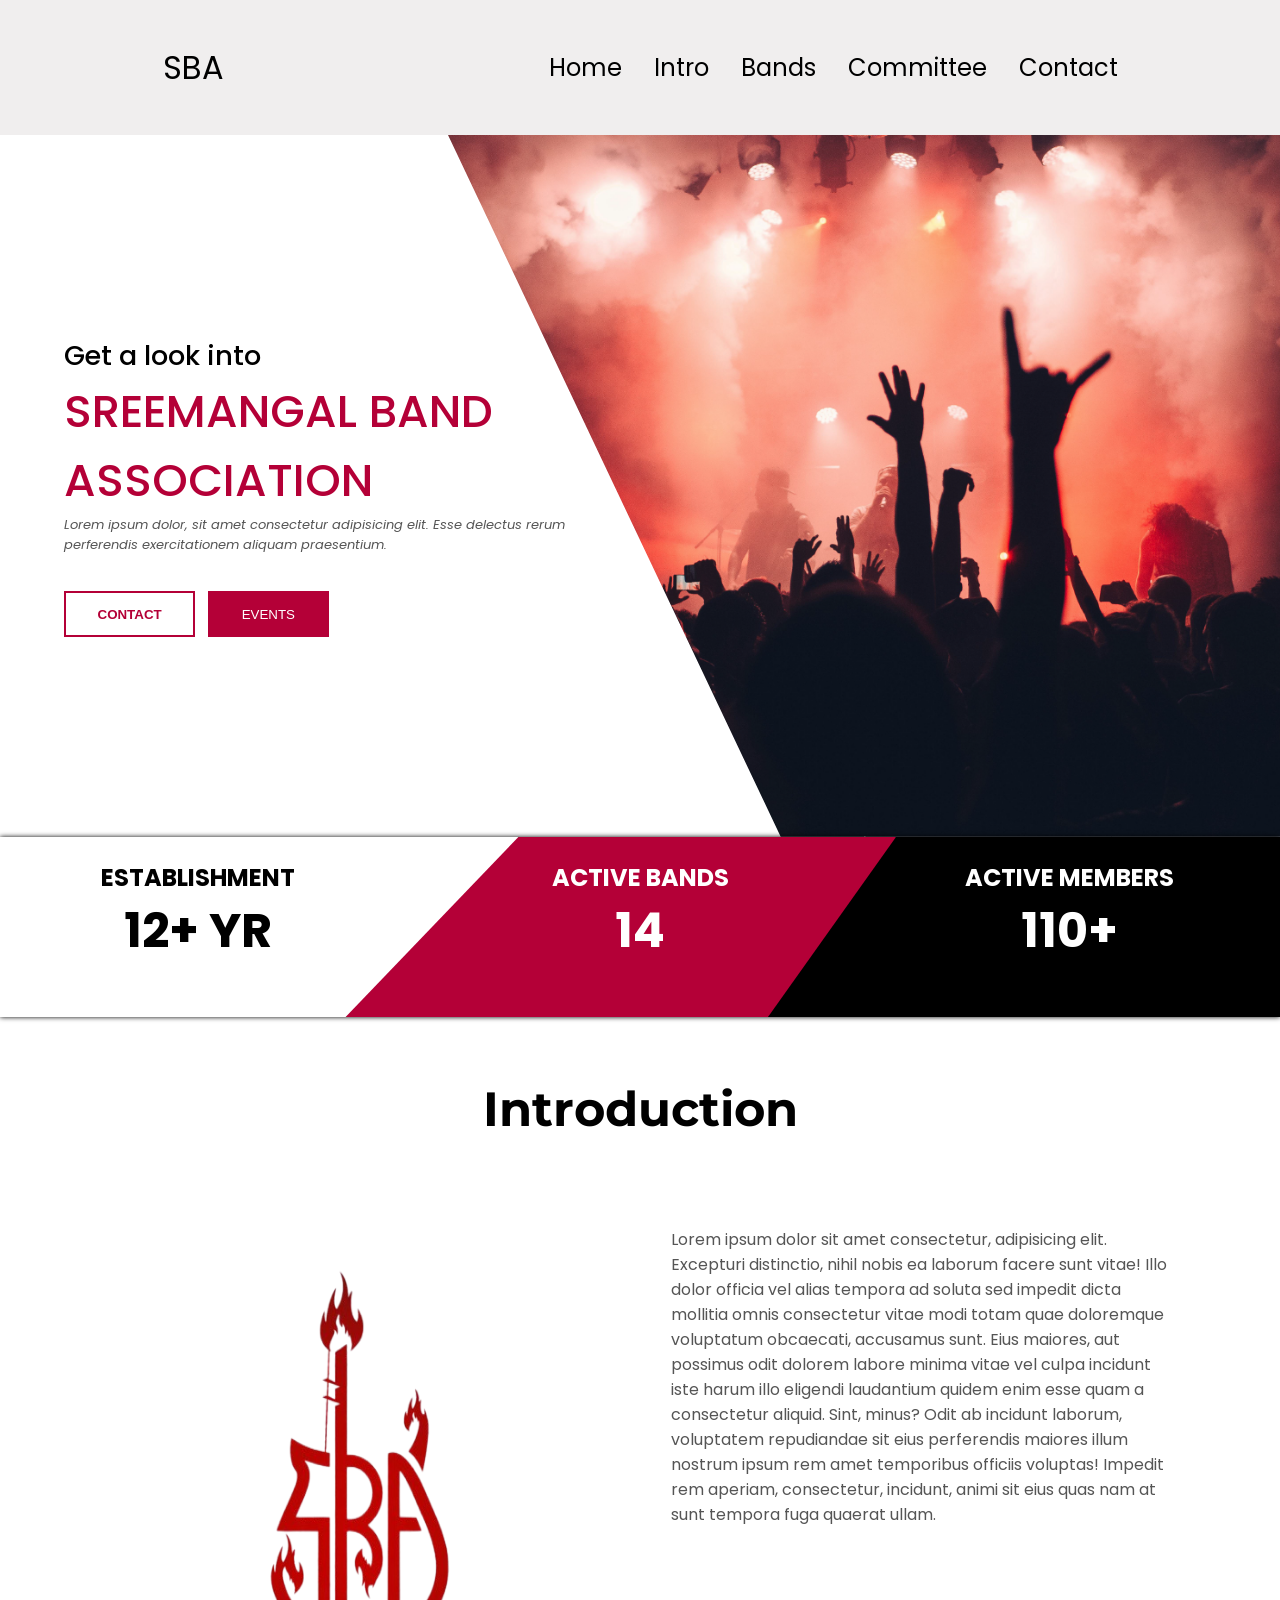
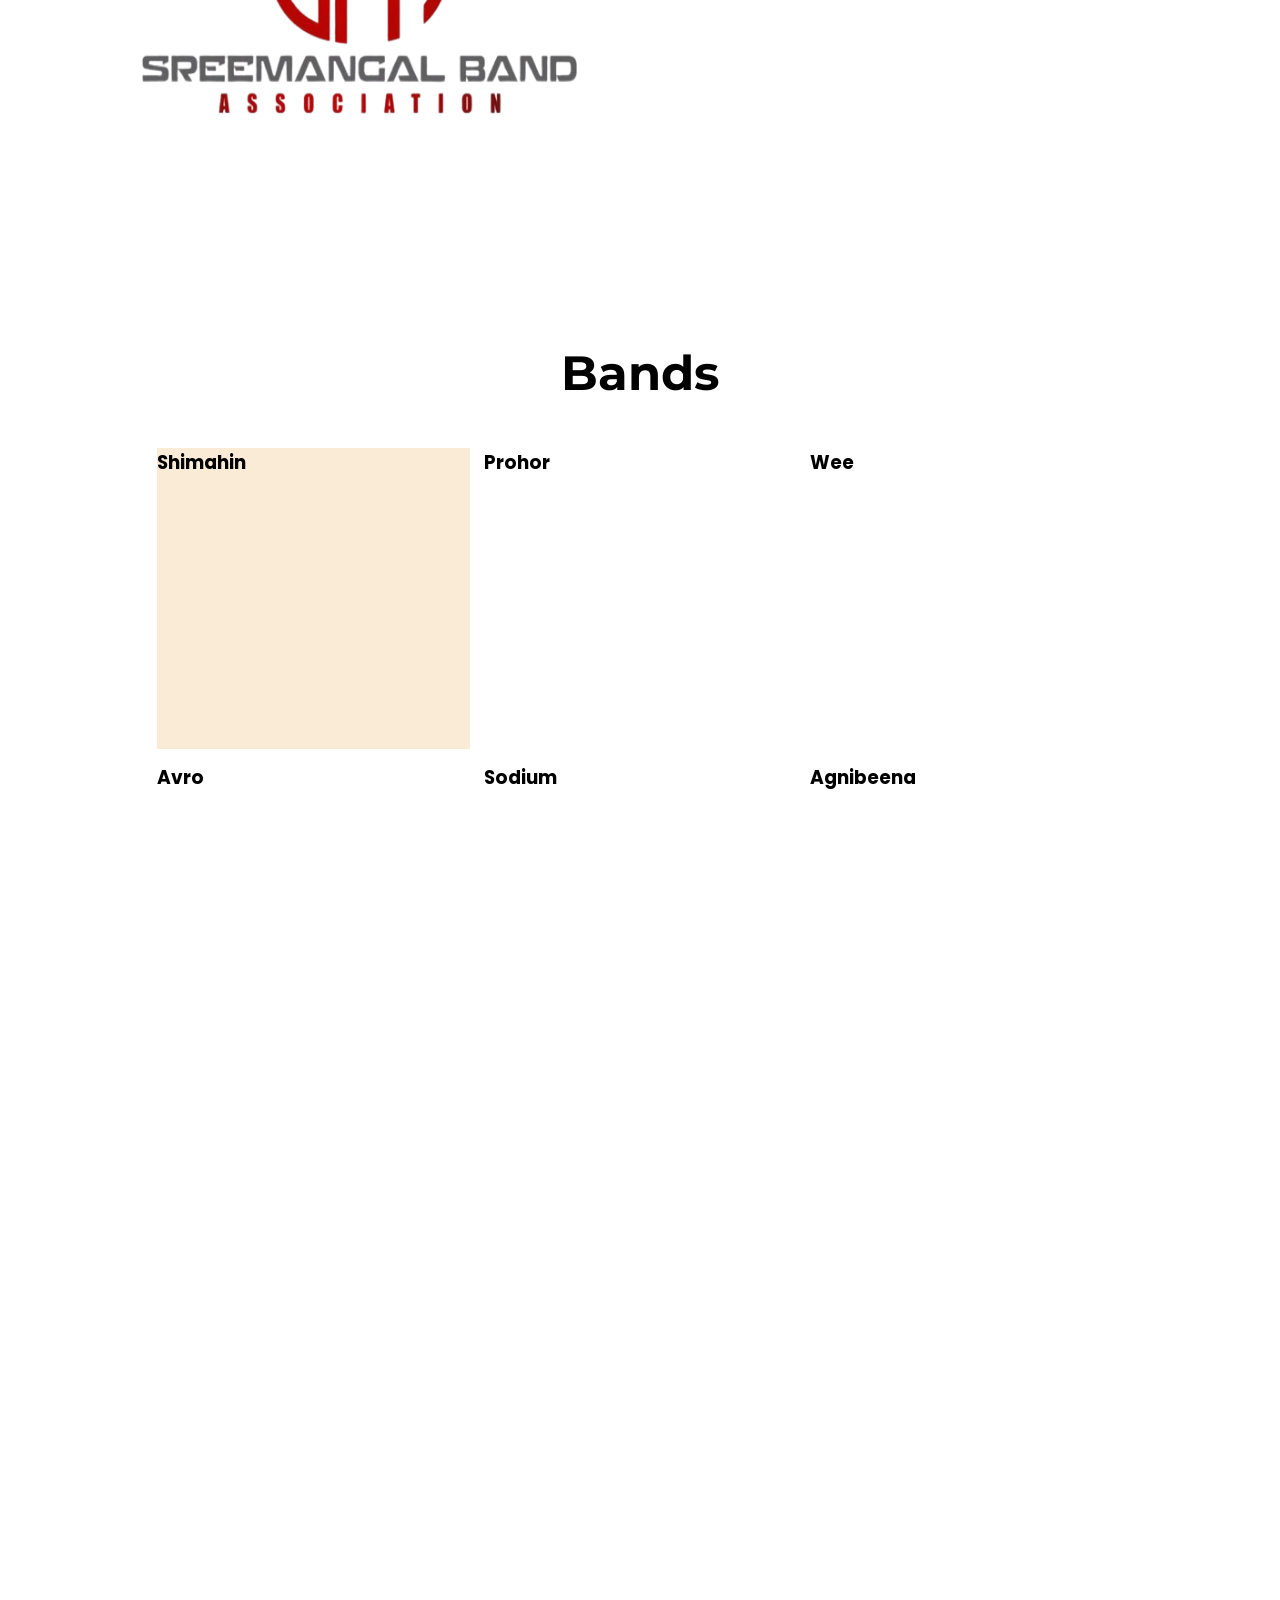
==== sba.html @ f665733d "made home & intro responsive, band section still glitchy" ====
<!DOCTYPE html>
<html lang="en">
  <head>
    <meta charset="UTF-8" />
    <meta name="viewport" content="width=device-width, initial-scale=1.0" />

    <link rel="stylesheet" href="style.css" />
    <link rel="stylesheet" href="mediaquarries.css" />
    <title>Sreemangal Band Assosiation</title>
  </head>

  <body>
    <nav id="desktop-nav">
      <div class="logo">SBA</div>
      <div>
        <ul class="nav-links">
          <li><a href="#home">Home</a></li>
          <li><a href="#intro">Intro</a></li>
          <li><a href="#bands">Bands</a></li>
          <li><a href="#committee">Committee</a></li>
          <li><a href="#contact">Contact</a></li>
        </ul>
      </div>
    </nav>

    <nav id="hamburger-nav">
      <div class="logo">SBA</div>

      <div class="hamburger-menu">
        <div class="hamburger-icon" onclick="toggleMenu()">
          <span></span> <span></span> <span></span>
        </div>

        <div class="menu-links">
          <li><a href="#home" onclick="toggleMenu()">Home</a></li>
          <li><a href="#intro" onclick="toggleMenu()">Intro</a></li>
          <li><a href="#bands" onclick="toggleMenu()">Bands</a></li>
          <li><a href="#committee" onclick="toggleMenu()">Committee</a></li>
          <li><a href="#contact" onclick="toggleMenu()">Contact</a></li>
        </div>
      </div>
    </nav>

    <section id="home" class="home">
      <div class="homepage" id="desktop-homepage">
        <div class="parent_img" id="right">
          <img
            class="homeimg"
            src="./assets/homepagebg.png"
            alt="Homepage Image"
          />
          <div class="child_text">
            <div class="htext-container">
              <p class="pre-title">Get a look into</p>

              <h1 id="htitle">SREEMANGAL BAND ASSOCIATION</h1>
              <p class="hdes"
                >Lorem ipsum dolor, sit amet consectetur adipisicing elit. Esse
                delectus rerum perferendis exercitationem aliquam
                praesentium.</p
              >

              <div class="hbtn-container">
                <button id="btn" class="hcontact">CONTACT</button>
                <button id="btn" class="hevent">EVENTS</button>
              </div>
            </div>
          </div>
        </div>

        <!-- CARDS -->
        <div class="desktop-cards">
          <div class="parentcard">
            <div class="child1">
              <h1 class="card1title">ESTABLISHMENT</h1>
              <h1 class="c1pt">12+ YR</h1>
            </div>
            <div class="child2">
              <h1 class="card2title">ACTIVE BANDS</h1>
              <h1 class="c2pt">14</h1>
            </div>
            <div class="child3">
              <h1 class="card3title">ACTIVE MEMBERS</h1>
              <h1 class="c3pt">110+ </h1>
            </div>
          </div>
        </div>
      </div>
      <!-- responsive   -->
      <div class="homepage" id="mobile-homepage">
        <div class="parent_img" id="right">
          <img
            class="mhomeimg"
            src="./assets/homepagebg.png"
            alt="Homepage Image"
          />
          <div class="child_text">
            <div class="htext-container">
              <p class="pre-title">Get a look into</p>

              <h1 id="htitle">SREEMANGAL BAND ASSOCIATION</h1>
              <p class="hdes"
                >Lorem ipsum dolor, sit amet consectetur adipisicing elit. Esse
                delectus rerum perferendis exercitationem aliquam
                praesentium.</p
              >

              <div class="hbtn-container">
                <button id="btn" class="hcontact">CONTACT</button>
                <button id="btn" class="hevent">EVENTS</button>
              </div>
            </div>
          </div>
        </div>

        <!-- CARDS -->

        <div class="rescards">
          <div class="parent1_resCard">
            <h1 class="rescard1title">ESTABLISHMENT</h1>
            <h1 class="resc1pt">12+ YR</h1>
            <div class="child1_resCard1"> </div>
            <div class="child1_resCard2"> </div>
          </div>
          <div class="parent2_resCard">
            <h1 class="rescard2title">ACTIVE BANDS</h1>
            <h1 class="resc2pt">14</h1>
            <div class="child2_resCard1"> </div>
            <div class="child2_resCard2"> </div>
          </div>
          <div class="parent3_resCard">
            <h1 class="rescard3title">ACTIVE MEMBERS</h1>
            <h1 class="resc3pt">110+ </h1>
            <div class="child3_resCard1"> </div>
            <div class="child3_resCard2"> </div>
          </div>
        </div>
      </div>
    </section>

    <section id="intro">
      <h1 class="title" id="title">Introduction</h1>

      <div class="section-container">
        <div class="section__pic-container">
          <img src="./assets/sba-logo.png" alt="SBA Logo" class="intro-pic" />
        </div>

        <div class="intro-details-container">
          <div class="intro-containers"
            ><p class="intro_p">
              Lorem ipsum dolor sit amet consectetur, adipisicing elit.
              Excepturi distinctio, nihil nobis ea laborum facere sunt vitae!
              Illo dolor officia vel alias tempora ad soluta sed impedit dicta
              mollitia omnis consectetur vitae modi totam quae doloremque
              voluptatum obcaecati, accusamus sunt. Eius maiores, aut possimus
              odit dolorem labore minima vitae vel culpa incidunt iste harum
              illo eligendi laudantium quidem enim esse quam a consectetur
              aliquid. Sint, minus? Odit ab incidunt laborum, voluptatem
              repudiandae sit eius perferendis maiores illum nostrum ipsum rem
              amet temporibus officiis voluptas! Impedit rem aperiam,
              consectetur, incidunt, animi sit eius quas nam at sunt tempora
              fuga quaerat ullam.</p
            >
          </div>
        </div>
      </div>
    </section>

    <section id="bands">
      <div class="container-bands">
        <main><h1 id="title" class="title"> Bands </h1></main>

        <h3 id="band_name1">Shimahin</h3>
        <h3 id="band_name2">Prohor</h3>
        <h3 id="band_name3">Wee</h3>
        <h3 id="band_name4">Avro</h3>
        <h3 id="band_name5">Sodium</h3>
        <h3 id="band_name6">Agnibeena</h3>
      </div>
    </section>

    <section id="committee"> </section>

    <section id="contact"> </section>

    <footer> </footer>

    <script defer src="script.js"></script>
  </body>
</html>
---- style.css ----
/*General*/

@import url("https://fonts.googleapis.com/css2?family=Poppins:ital,wght@0,100;0,200;0,300;0,400;0,500;0,600;0,700;0,800;0,900;1,100;1,200;1,300;1,400;1,500;1,600;1,700;1,800;1,900&display=swap");

@import url("https://fonts.googleapis.com/css2?family=Poppins:wght@100..900&display=swap");

@import url("https://fonts.googleapis.com/css2?family=Montserrat:ital,wght@0,100..900;1,100..900&display=swap");

* {
  margin: 0;
  padding: 0;
}

html {
  scroll-behavior: smooth;
}

body {
  font-family: "Poppins", sans-serif;
}

p {
  color: rgb(85, 85, 85);
}

.title {
  font-family: "Montserrat", "poppins", sans-serif;
  font-size: 3rem;
  text-align: center;
}

#title {
  margin-bottom: 25px;
}

/* Transition */

a,
#btn {
  transition: all 300ms ease;
}

/* SECTIONS */

section {
  padding-top: 4vh;
  height: 96vh;
  margin: 0 7rem;
  box-sizing: border-box;
  min-height: fit-content;
}

.home {
  margin: 0 0 5vh 0;
  padding: 0;
}

.section-container {
  display: flex;
}

/* DESKTOP-NAV */

/* 
backdrop-filter: blur(30px);
box-shadow: 0px 0px 30px rgba(227, 228, 237, 0.37);
border: 2px solid rgba(255, 255, 255, 0.18); */

nav,
.nav-links {
  display: flex;
}

nav {
  justify-content: space-around;
  align-items: center;
  height: 15vh;

  background-color: #f0eeee;
}

.nav-links {
  gap: 2rem;
  list-style: none;
  font-size: 1.5rem;
}

a {
  color: black;
  text-decoration: none;
  text-decoration-color: white;
}
a:hover {
  color: grey;
  text-decoration: underline;
  text-underline-offset: 0.6rem;
  text-decoration-color: rgb(180, 0, 55);
}

.logo {
  font-size: 2rem;
}

.logo:hover {
  cursor: default;
}

/* HAMBURGER MENU */

#hamburger-nav {
  display: none;
}

.hamburger-menu {
  position: relative;
  display: inline-block;
}

.hamburger-icon {
  display: flex;
  flex-direction: column;
  justify-content: space-between;
  height: 24px;
  width: 30px;
  cursor: pointer;
}

.hamburger-icon span {
  width: 100%;
  height: 2px;
  background-color: black;
  transition: all 0.3 ease-in-out;
}

.menu-links {
  position: absolute;

  z-index: 200;

  top: 130%;
  right: 0;

  max-height: 0;
  width: fit-content;
  overflow: hidden;

  background-color: rgb(180, 0, 55);
  transition: all 0.3 ease-in-out;
}

.menu-links a {
  display: block;
  padding: 13px 25px;
  text-align: center;
  font-size: 1.5rem;
  color: rgb(255, 255, 255);
  text-decoration: none;
  transition: all 0.3 ease-in-out;
}

.menu-links li {
  list-style: none;
}

.menu-links.open {
  max-height: 300px;
}

.hamburger-icon.open span:first-child {
  transform: rotate(45deg) translate(10px, 5px);
}

.hamburger-icon.open span:nth-child(2) {
  opacity: 0;
}

.hamburger-icon.open span:last-child {
  transform: rotate(-45deg) translate(10px, -5px);
}

.hamburger-icon span:first-child {
  transform: none;
}

.hamburger-icon span:first-child {
  opacity: 1;
}

.hamburger-icon span:first-child {
  transform: none;
}

/*HOME*/
.homepage {
  width: 100%;
}

.parent_img {
  position: relative;
  width: 100%;
  height: 78vh;
  /* margin: 5% auto;   */
  /* background: #fff;
  box-shadow: 0px 0px 5px #000; */

  overflow: hidden;
}
.child_text {
  display: flex;
  flex-direction: row;

  position: absolute;
  top: 0;
  bottom: 0;
  left: 5%;
  width: 50%;
  background: transparent;
  /* box-shadow: 0px 0px 5px #000; */
}

.htext-container {
  margin: 0;
  padding: 0;

  display: flex;
  justify-content: center;
  text-align: left;
  flex-direction: column;
}

.pre-title {
  font-size: 1.7rem;
  font-weight: 500;

  color: black;
}

#htitle {
  font-size: 2.83rem;
  font-weight: 500;
  color: rgb(180, 0, 55);
}

.hdes {
  color: rgb(85, 85, 85);

  width: 90%;
  margin: 0 auto 0 0;

  font-size: small;
  font-style: italic;
}

.hbtn-container {
  margin-top: 4vh;
}

.hcontact,
.hevent {
  padding: 1.5vh 3.5vh;
}

.hcontact:hover {
  background-color: rgb(180, 0, 55);
  color: white;
  cursor: pointer;
}

.hevent:hover {
  background-color: white;
  color: rgb(180, 0, 55);
  cursor: pointer;
}

.hcontact {
  background-color: transparent;
  color: rgb(180, 0, 55);

  font-weight: 600;

  border: 2px solid rgb(180, 0, 55);

  margin-right: 1vh;
}

.hevent {
  background-color: rgb(180, 0, 55);
  color: white;
  border: 2px solid rgb(180, 0, 55);
}

.img-container {
  margin: 0;
  padding: 0;
}

.homeimg {
  /* width: 80vh;
  height: 55vh; */

  margin: 0;
  padding: 0;

  clip-path: polygon(0 0, 100% 0, 100% 100%, 40% 100%, 20% 50%);
  -webkit-clip-path: polygon(0 0, 100% 0, 100% 100%, 40% 100%, 20% 50%);
}

.parent_img img {
  height: 100%;
  width: 65%;
  object-fit: cover;

  /* or
  object-fit: cover; */
}

#right {
  text-align: right;
}

/*CARDS*/

.parentcard {
  position: relative;

  width: 100%;
  height: 20vh;

  background: rgb(180, 0, 55);
  color: white;
  box-shadow: 0px 0px 5px #000;
}
.child1 {
  position: absolute;
  top: 0%;
  bottom: 0%;
  left: 0%;
  width: 45%;

  background: #ffffff;
  color: black;
  box-shadow: 0px 0px 5px #000;

  clip-path: polygon(0 0, 90% 0%, 60% 100%, 0% 100%);
}
/* .child2 {
  position: absolute;
  top: 0%;
  bottom: 0%;
  left: 33.5%;
  width: 33%;
  background: #1b8335;
  box-shadow: 0px 0px 5px #000;
  clip-path: polygon( 60% 0, 100% 0%, 45% 100%, 0% 100%);
} */
.child3 {
  position: absolute;
  top: 0%;
  bottom: 0%;
  right: 0px;
  width: 40%;
  background: #000000;
  color: white;
  box-shadow: 0px 0px 5px #000;
  clip-path: polygon(25% 0, 100% 0%, 100% 100%, 0% 100%);
}

.card1title,
.card2title,
.card3title {
  font-size: 1.5rem;
  text-align: center;
  margin: auto;
  padding-top: 2.5vh;
}
.c1pt,
.c2pt,
.c3pt {
  padding: 0;
  margin: 0;
  font-size: 3rem;
  text-align: center;
  margin: auto;
}

.card1title,
.c1pt {
  padding-right: 20vh;
}

.card3title,
.c3pt {
  padding-left: 10vh;
}

/* RESPONSIVE CARDS  */

.parent1_resCard,
.parent2_resCard,
.parent3_resCard {
  position: relative;
  width: 100%;
  height: 20vh;
  margin: 5% auto;
}

.child1_resCard1,
.child2_resCard1,
.child3_resCard1 {
  position: absolute;
  top: -5%;
  bottom: -5%;
  right: 10%;
  width: 10%;
  /* box-shadow: -10px 0 15px rgba(0, 0, 0, 0.3), 10px 0 15px rgba(0, 0, 0, 0.3); */
}
.child1_resCard2,
.child2_resCard2,
.child3_resCard2 {
  position: absolute;
  top: -5%;
  bottom: -5%;
  left: 10%;
  width: 10%;
  /* box-shadow: -10px 0 15px rgba(0, 0, 0, 0.3), 10px 0 15px rgba(0, 0, 0, 0.3); */
}

.parent1_resCard {
  box-shadow: 0px 0px 5px #000;
  background-color: rgb(255, 255, 255);
  color: rgb(180, 0, 55);
}

.child1_resCard1,
.child1_resCard2 {
  background: #fff;
}

.parent2_resCard {
  box-shadow: 0px 0px 5px #000;
  background-color: rgb(180, 0, 55);
  color: #fff;
}
.child2_resCard1,
.child2_resCard2 {
  background: #fff;
}

.parent3_resCard {
  box-shadow: 0px 0px 5px #000;
  background-color: rgb(0, 0, 0);
  color: #fff;
}
.child3_resCard1,
.child3_resCard2 {
  background: #fff;
}

.rescard1title,
.rescard2title,
.rescard3title {
  font-size: 1.5rem;
  text-align: center;
  margin: auto;
  padding-top: 2.5vh;
}
.resc1pt,
.resc2pt,
.resc3pt {
  padding: 0;
  margin: 0;
  font-size: 3rem;
  text-align: center;
  margin: auto;
}

/* INTRO */

#intro {
  position: relative;
}

.intro-containers,
.intro-details-container {
  display: flex;
}

.intro-containers {
  gap: 2rem;
  margin-top: 2rem;
  margin-bottom: 2rem;
}

.intro-details-container {
  flex-direction: column;
  padding-top: 2rem;
}

.intro-pic {
  border-radius: 2rem;
}

.details-container {
  border: rgb(53, 53, 53) 0.1rem solid;
  border-color: rgb(163, 163, 163);
  border-radius: 2rem;

  background: white;
  text-align: center;

  padding: 1.5rem;

  flex: 1;
}

.section-container {
  gap: 4rem;
  height: 80%;
}
/* 
.section__pic-container {
  height: 60vh;
  width: 60vh;
} */
.section__pic-container {
  display: flex;
  justify-content: center;
}

.intro-pic {
  height: 55vh;
  width: 55vh;
  margin: auto 0;
}

.intro-container {
  display: flex;
  flex-wrap: wrap;
}

/* BANDS */

.container-bands {
  display: grid;
  height: 80vh;
  grid-template-columns: 1fr 1fr 1fr;
  column-gap: 1.5vh;
  row-gap: 1.5vh;
  margin-left: 5vh;
  margin-right: 5vh;
  grid-template-rows: 0.3fr 1fr 1fr;
  grid-template-areas: "main main main";
}

.intro-title-bands {
  text-align: center;
  /* margin-bottom: 4vh; */
}

#band_name1 {
  background: antiquewhite;
}

main {
  grid-area: main;
}
---- mediaquarries.css ----
/* HOMEPAGE   */
#mobile-homepage {
  display: none;
}

#desktop-homepage {
  display: block;
}

@media only screen and (max-width: 45em) {
  #mobile-homepage {
    display: block;
  }

  .homepage {
    width: 100%;
  }

  .parent_img img {
    height: 100%;
    width: 100%;
    object-fit: cover;
  }
  .child_text {
    left: 0%;
    width: 100%;
    background: transparent;
  }

  /* box-shadow: 0px 0px 5px #000;   */

  .htext-container {
    text-align: center;
  }

  .pre-title {
    font-size: 1.7rem;
    font-weight: 500;
    text-shadow: 2px 2px 5px rgba(0, 0, 0, 0.3);

    color: black;
  }
  #htitle {
    font-size: 3rem;
    font-weight: 500;
    text-shadow: 2px 2px 5px rgba(0, 0, 0, 0.8);
    color: rgb(255, 255, 255);
  }

  .hdes {
    color: rgb(228, 228, 228);
    text-shadow: 2px 2px 5px rgba(0, 0, 0, 1);
    -webkit-text-stroke: 0.1px black;

    width: 60%;
    margin: 0 auto;
    text-align: center;
  }

  .hevent:hover {
    background-color: transparent;
    color: rgb(180, 0, 55);
    cursor: pointer;
  }

  #desktop-homepage {
    display: none;
  }
}

/* RESPONSIVE CARDS    */
@media only screen and (max-width: 900px) {
  .card1title,
  .c1pt {
    padding-right: 10vh;
  }

  .card3title,
  .c3pt {
    padding-left: 7vh;
  }
}

#resCards {
  display: none;
}

#desktop-cards {
  display: block;
}

@media only screen and (max-width: 45em) {
  #resCards {
    display: block;
  }
  #desktop-cards {
    display: none;
  }

  .intro-containers {
    text-align: center;
  }

  .intro-details-container {
    display: flex;
    justify-content: center;
    align-items: center;
  }
}

/*   
  .home {
    margin: 0px 5rem;
  }  */

@media only screen and (max-width: 32em) {
  .pre-title {
    font-size: 1.3rem;
  }
  #htitle {
    font-size: 2rem;
  }
  .hdes {
    font-size: 0.6rem;
  }

  .parent_img {
    height: 60vh;
  }

  .intro_p {
    margin: 0 auto;
  }

  .rescard1title,
  .rescard2title,
  .rescard3title {
    font-size: 1.5rem;
  }
  .resc1pt,
  .resc2pt,
  .resc3pt {
    font-size: 2.5rem;
  }
}

@media screen and (max-width: 1200px) {
  /* nav  */
  #desktop-nav {
    display: none;
  }
  #hamburger-nav {
    display: flex;
  }

  /* rest    */
  .intro,
  .section-container {
    display: block;
  }
  section,
  .section-container {
    height: fit-content;
  }
  section {
    margin: 0 5%;
  }
  .section__pic-container {
    margin: 0 auto 2rem;
  }
  .intro-containers {
    margin-top: 0;
  }
}

@media screen and (max-width: 600px) {
  .intro-containers {
    flex-wrap: wrap;
    flex-direction: column;
    text-align: center;
  }
  .section__pic-container {
    justify-content: center;
  }
  .section__pic-container img {
    height: 100%;
    width: 100%;
  }
  .logo {
    font-size: 1.5rem;
  }
  .title {
    font-size: 2rem;
  }
}
/* 
@media screen and (max-width: 420px) {
  .section__pic-container {
    height: 22rem;
    width: 22rem;
  }
}
@media screen and (max-width: 350px) {
  .section__pic-container {
    height: 19rem;
    width: 19rem;
  }
}
@media screen and (max-width: 300px) {
  .section__pic-container {
    height: 270px;
    width: 270px;
  }
} */

/* 2xl   */
@media (max-width: 1536px) {
}

/* xl   */
@media (max-width: 1280px) {
}

/* lg   */
@media (max-width: 1024px) {
}

/* md   */
@media (max-width: 768px) {
}

/* sm   */
@media (max-width: 640px) {
}

/* xs   */
@media (max-width: 475px) {
}

.container {
  max-width: 1536px;
  margin-left: auto;
  margin-right: auto;
  padding-left: 0.5rem;
  padding-right: 0.5rem;
}

/* 2xl   */
@media (max-width: 1536px) {
  .container {
    max-width: 1280px;
  }
}

/* xl   */
@media (max-width: 1280px) {
  .container {
    max-width: 1024px;
  }
}

/* lg   */
@media (max-width: 1024px) {
  .container {
    max-width: 768px;
  }
}

/* md   */
@media (max-width: 768px) {
  .container {
    max-width: 640px;
  }
}

/* sm   */
@media (max-width: 640px) {
  .container {
    max-width: 475px;
  }
}

/* xs   */
@media (max-width: 475px) {
  .container {
    width: 100%;
  }
}
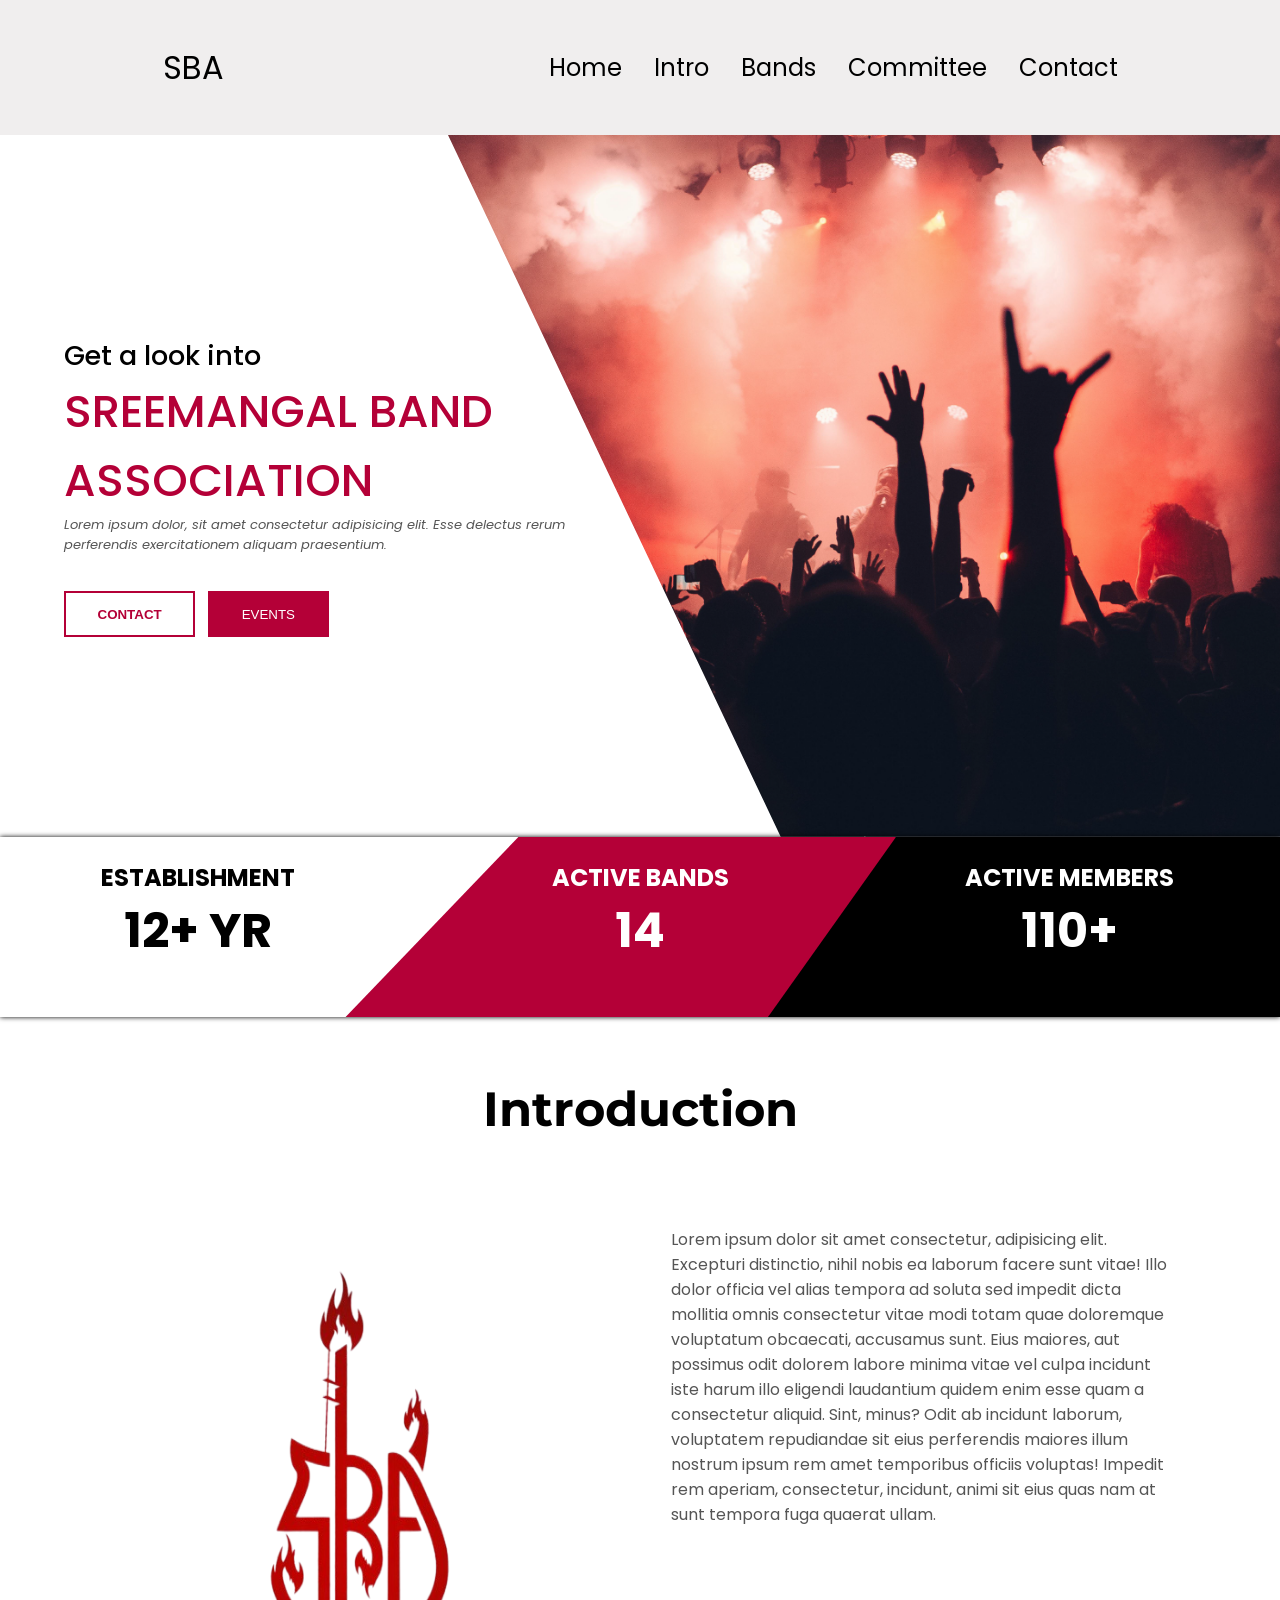
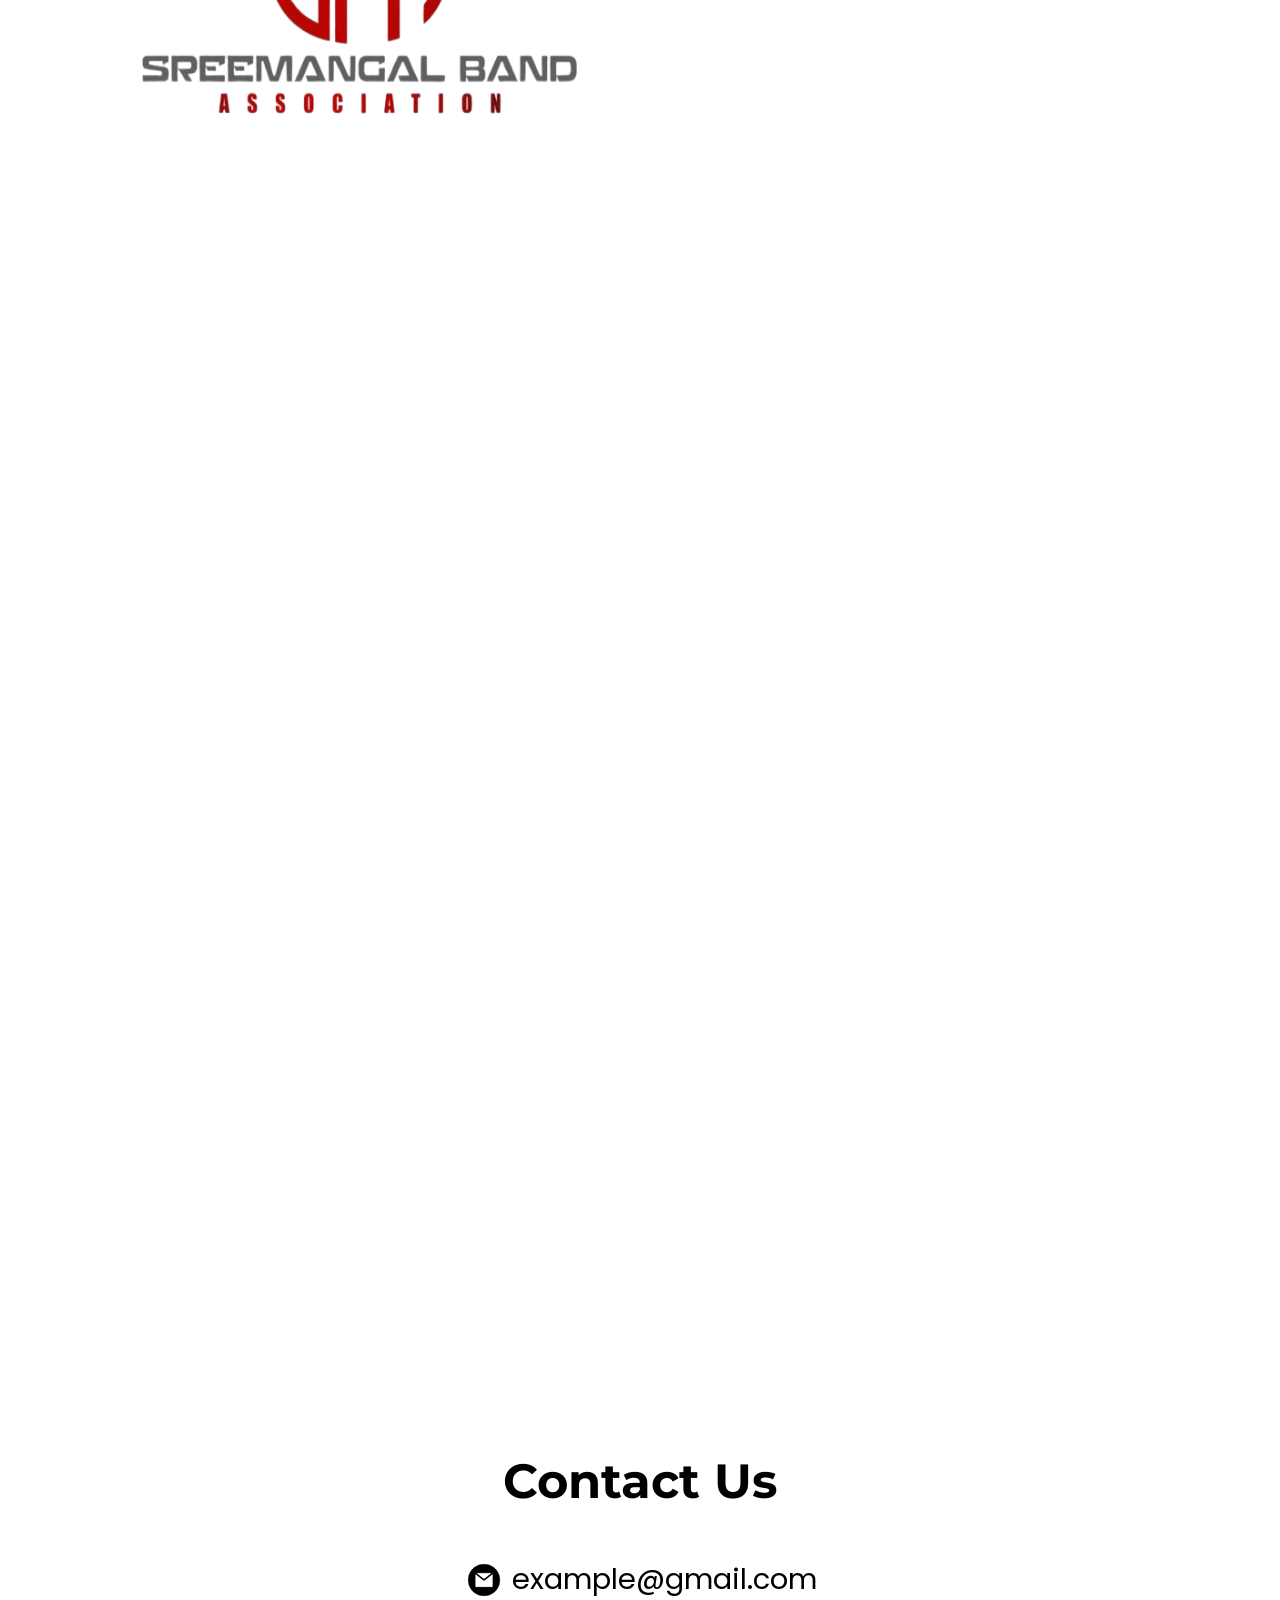
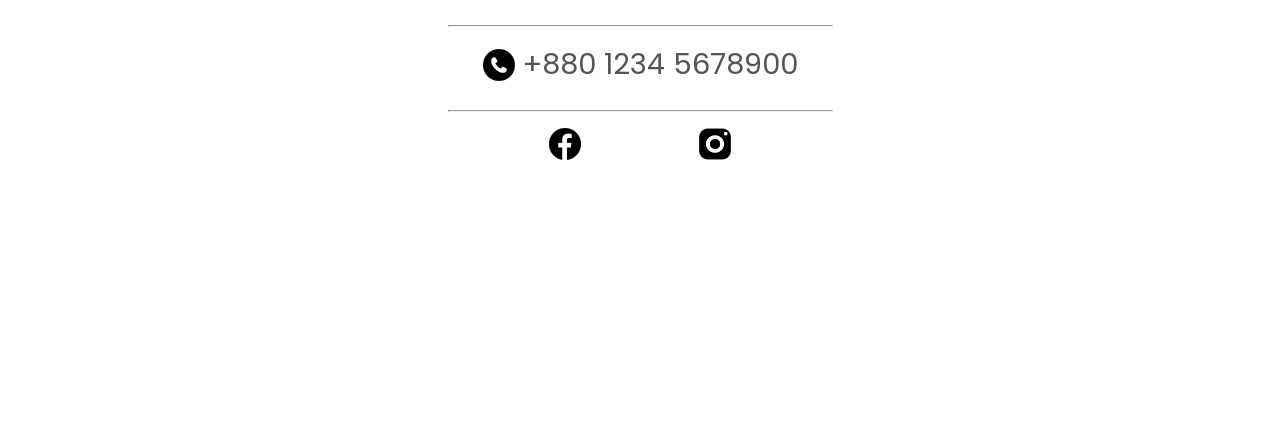
==== commit a8597746: "added responsive contact" ====
--- a/sba.html
+++ b/sba.html
@@ -167,7 +167,7 @@
       </div>
     </section>
 
-    <section id="bands">
+    <!-- <section id="bands">
       <div class="container-bands">
         <main><h1 id="title" class="title"> Bands </h1></main>
 
@@ -178,11 +178,57 @@
         <h3 id="band_name5">Sodium</h3>
         <h3 id="band_name6">Agnibeena</h3>
       </div>
+    </section> -->
+
+    <section id="committee"> </section>
+
+    <section id="contact">
+      <h1 class="title">Contact Us</h1>
+
+      <div class="contact-info-upper-container">
+        <div class="contact-info-container">
+          <img
+            src="./assets/email.png"
+            alt="Email icon"
+            class="icon contact-icon email-icon"
+          />
+          <p
+            ><a class="gmail" href="mailto:example@gmail.com"
+              >example@gmail.com</a
+            ></p
+          >
+        </div>
+
+        <hr class="contact-divider" />
+
+        <div class="contact-info-container">
+          <img
+            src="./assets/phone.png"
+            alt="Phone icon"
+            class="icon contact-icon"
+          />
+          <p>+880 1234 5678900</p>
+        </div>
+
+        <hr class="contact-divider" />
+
+        <div id="socials-container">
+          <img
+            src="./assets/facebook.png"
+            alt="My Facebook profile"
+            class="icon"
+            onclick="location.href='https:<!--link-->'"
+          />
+
+          <img
+            src="./assets/instagram.png"
+            alt="My Instagram profile"
+            class="icon"
+            onclick="location.href='https:<!--link-->'"
+          />
+        </div>
+      </div>
     </section>
-
-    <section id="committee"> </section>
-
-    <section id="contact"> </section>
 
     <footer> </footer>
 
--- a/style.css
+++ b/style.css
@@ -496,10 +496,6 @@
   padding-top: 2rem;
 }
 
-.intro-pic {
-  border-radius: 2rem;
-}
-
 .details-container {
   border: rgb(53, 53, 53) 0.1rem solid;
   border-color: rgb(163, 163, 163);
@@ -531,11 +527,72 @@
   height: 55vh;
   width: 55vh;
   margin: auto 0;
+  padding-top: 0rem;
 }
 
 .intro-container {
   display: flex;
   flex-wrap: wrap;
+}
+
+/* CONTACT */
+
+#contact {
+  display: flex;
+  justify-content: center;
+  flex-direction: column;
+  /* height: 70vh; */
+}
+
+.contact-info-upper-container {
+  display: flex;
+  flex-direction: column;
+  justify-content: center;
+  /* border-radius: 2rem;
+  border: rgb(53, 53, 53) 0.1rem solid;
+  border-color: rgb(163, 163, 163); */
+  margin: 2rem auto;
+  /* padding: 1rem; */
+}
+
+.contact-info-container {
+  display: flex;
+  align-items: center;
+  justify-content: center;
+  gap: 0.5rem;
+  margin: 1rem;
+}
+
+.contact-info-container p {
+  font-size: larger;
+}
+
+.icon {
+  cursor: pointer;
+  height: 2rem;
+}
+
+.contact-icon {
+  cursor: default;
+}
+
+.email-icon {
+  height: 2.5rem;
+}
+
+.ticon {
+  height: 2.1rem;
+}
+
+.contact-divider {
+  margin-top: 8px;
+}
+
+#socials-container {
+  display: flex;
+  justify-content: space-evenly;
+  margin-top: 1rem;
+  gap: 1rem;
 }
 
 /* BANDS */
--- a/mediaquarries.css
+++ b/mediaquarries.css
@@ -144,7 +144,16 @@
   }
 }
 
+@media screen and (min-width: 1200px) {
+  #contact {
+    font-size: 1.5rem;
+  }
+}
+
 @media screen and (max-width: 1200px) {
+  #contact {
+    font-size: 1rem;
+  }
   /* nav  */
   #desktop-nav {
     display: none;
@@ -212,77 +221,3 @@
     width: 270px;
   }
 } */
-
-/* 2xl   */
-@media (max-width: 1536px) {
-}
-
-/* xl   */
-@media (max-width: 1280px) {
-}
-
-/* lg   */
-@media (max-width: 1024px) {
-}
-
-/* md   */
-@media (max-width: 768px) {
-}
-
-/* sm   */
-@media (max-width: 640px) {
-}
-
-/* xs   */
-@media (max-width: 475px) {
-}
-
-.container {
-  max-width: 1536px;
-  margin-left: auto;
-  margin-right: auto;
-  padding-left: 0.5rem;
-  padding-right: 0.5rem;
-}
-
-/* 2xl   */
-@media (max-width: 1536px) {
-  .container {
-    max-width: 1280px;
-  }
-}
-
-/* xl   */
-@media (max-width: 1280px) {
-  .container {
-    max-width: 1024px;
-  }
-}
-
-/* lg   */
-@media (max-width: 1024px) {
-  .container {
-    max-width: 768px;
-  }
-}
-
-/* md   */
-@media (max-width: 768px) {
-  .container {
-    max-width: 640px;
-  }
-}
-
-/* sm   */
-@media (max-width: 640px) {
-  .container {
-    max-width: 475px;
-  }
-}
-
-/* xs   */
-@media (max-width: 475px) {
-  .container {
-    width: 100%;
-  }
-}
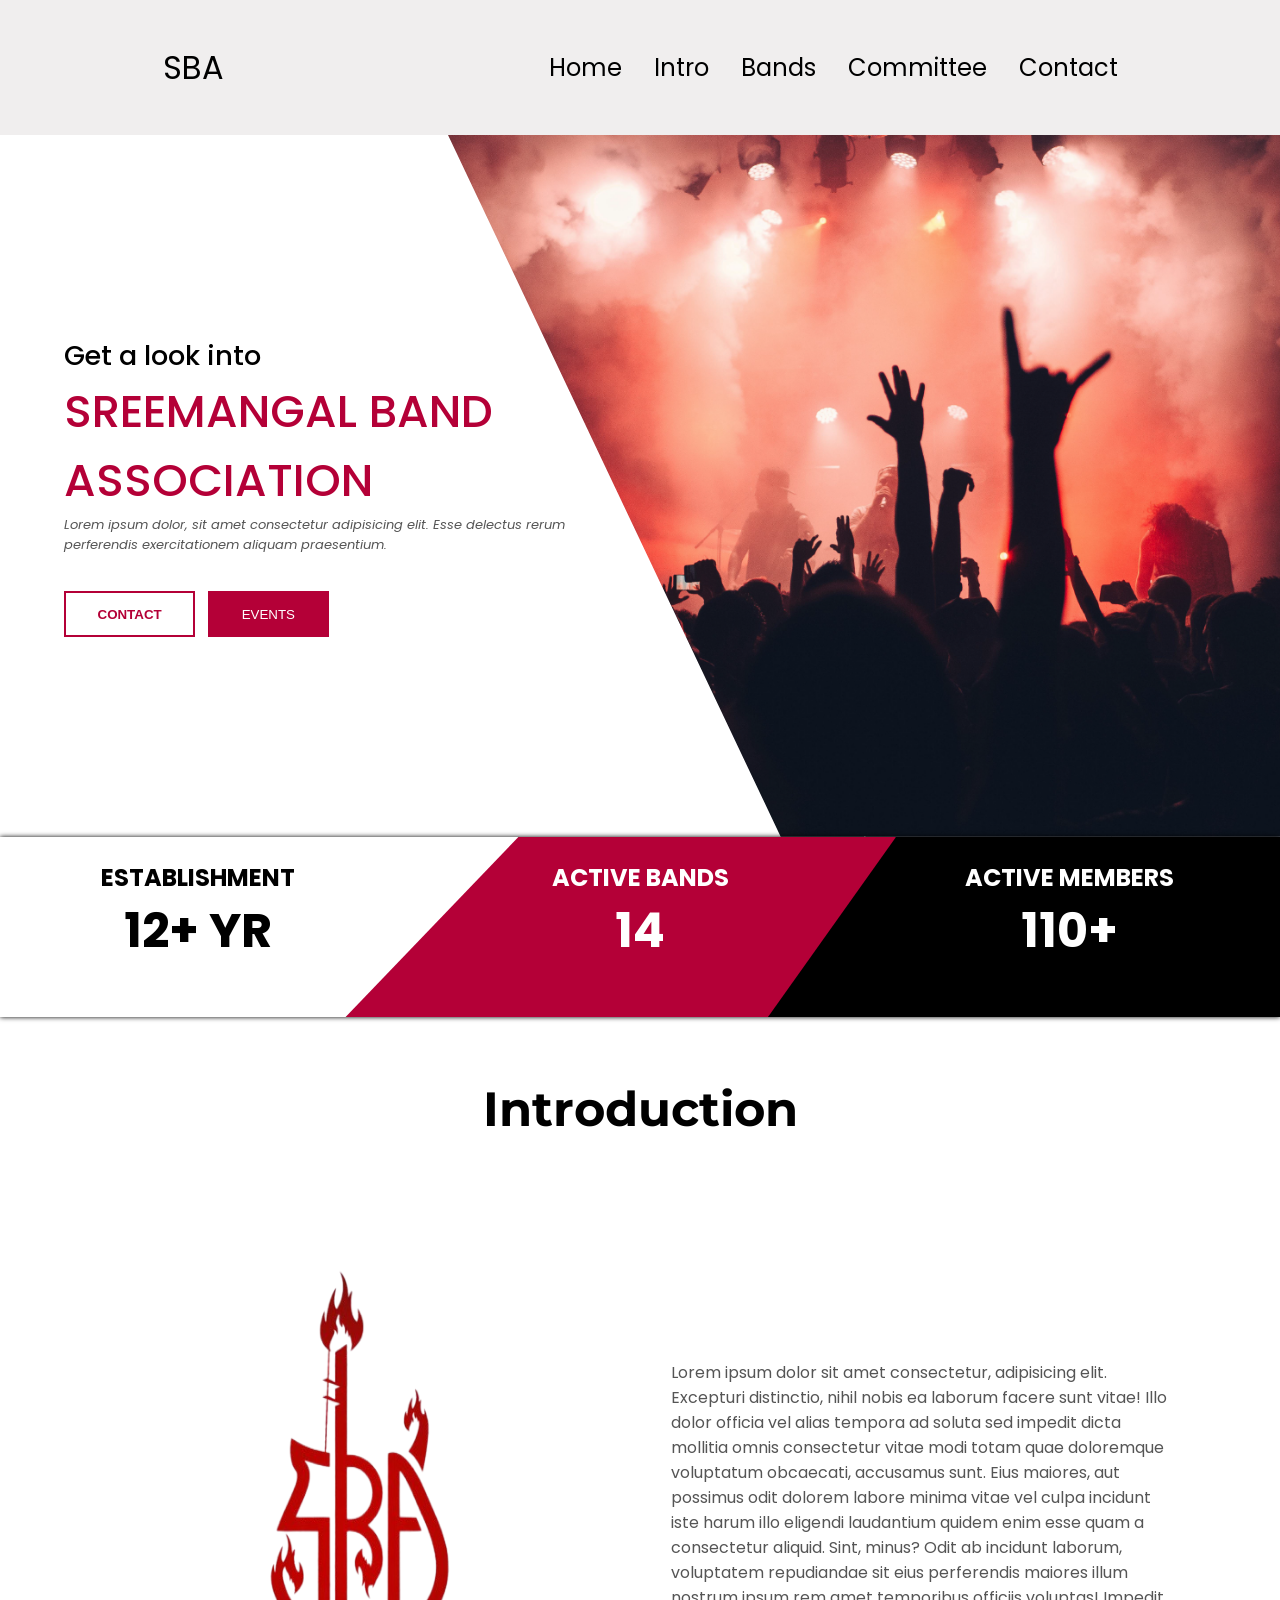
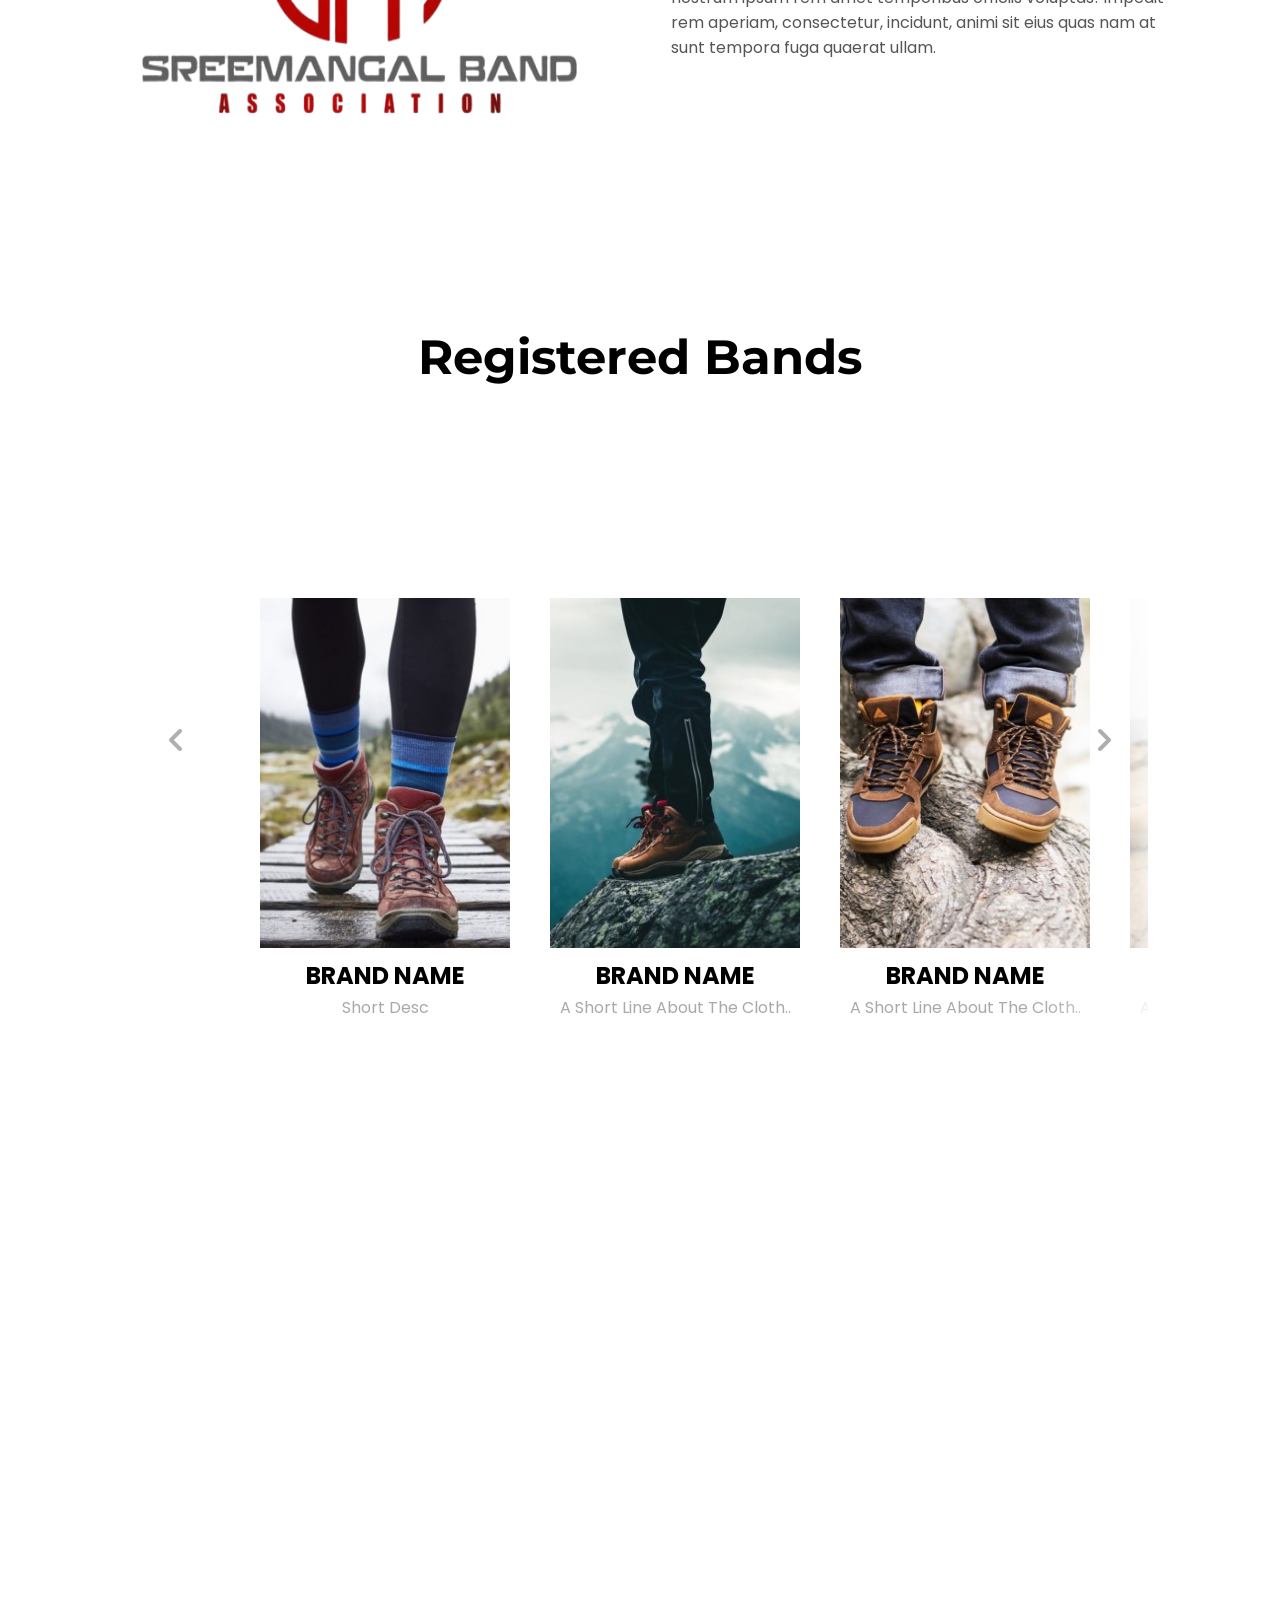
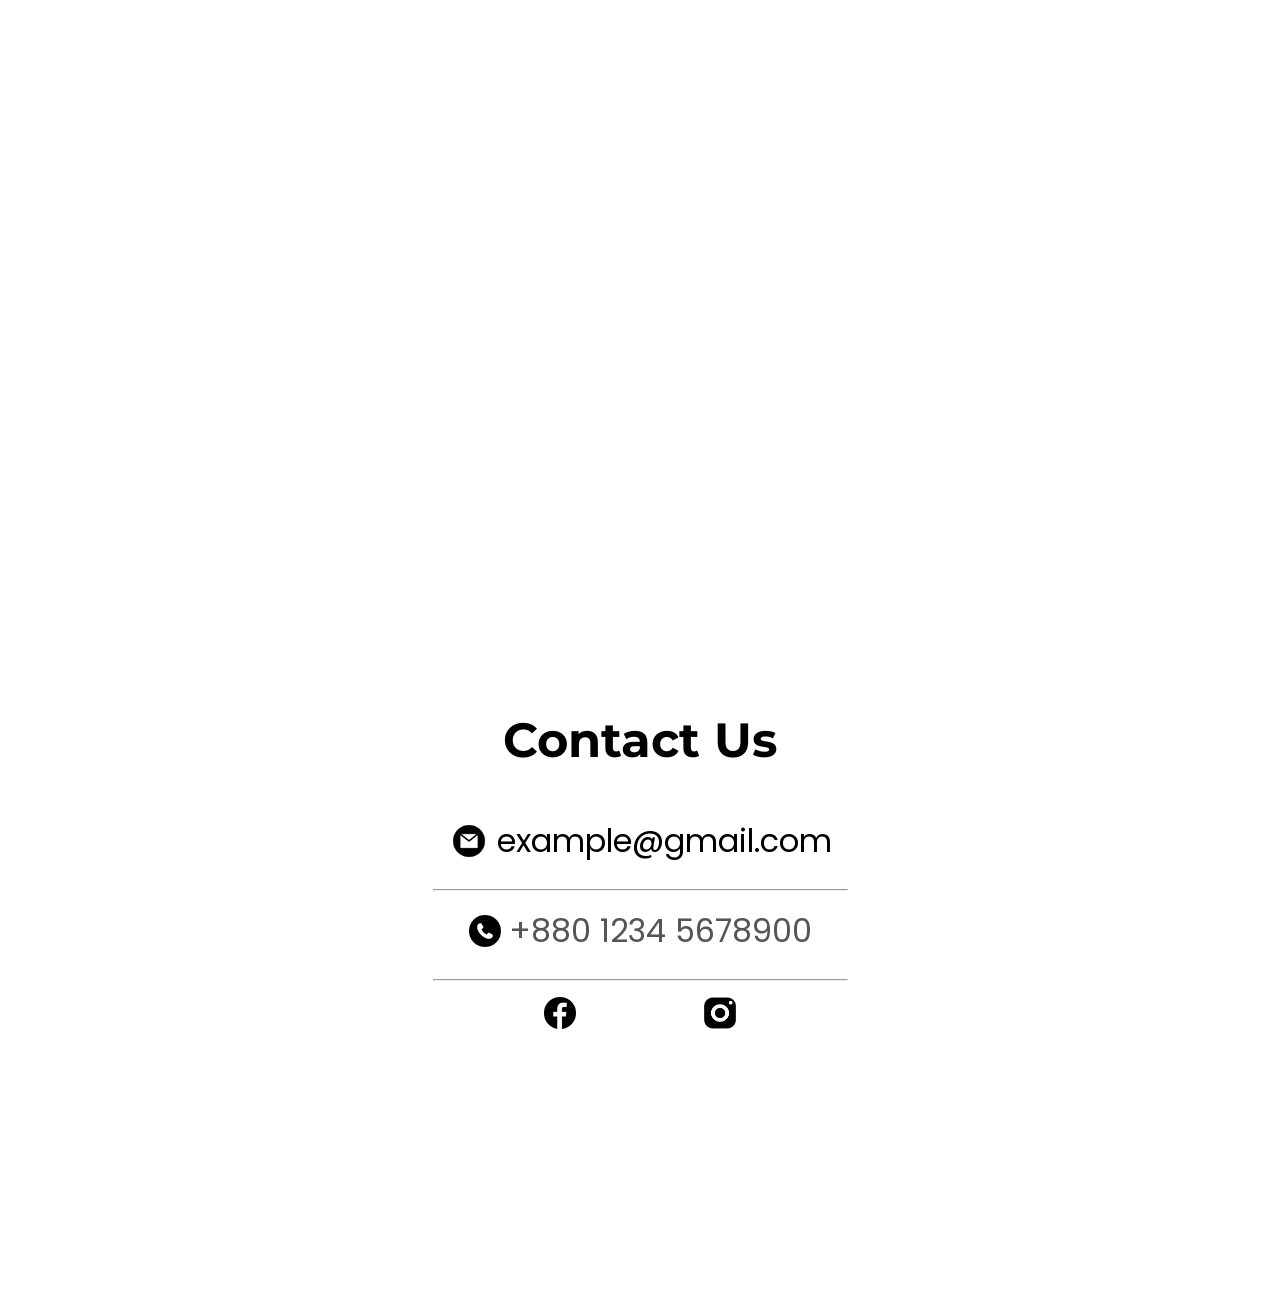
==== commit ba3bdd99: "ADDED BANDS SLIDER" ====
--- a/sba.html
+++ b/sba.html
@@ -167,18 +167,185 @@
       </div>
     </section>
 
-    <!-- <section id="bands">
+    <section class="bands" id="bands">
       <div class="container-bands">
-        <main><h1 id="title" class="title"> Bands </h1></main>
-
-        <h3 id="band_name1">Shimahin</h3>
-        <h3 id="band_name2">Prohor</h3>
-        <h3 id="band_name3">Wee</h3>
-        <h3 id="band_name4">Avro</h3>
-        <h3 id="band_name5">Sodium</h3>
-        <h3 id="band_name6">Agnibeena</h3>
-      </div>
-    </section> -->
+        <main><h1 id="title" class="title">Registered Bands</h1></main>
+      </div>
+      <div class="bands-container">
+        <button class="pre-btn"
+          ><img src="assets/arrow-bands.png" alt=""
+        /></button>
+        <button class="nxt-btn"
+          ><img src="assets/arrow-bands.png" alt=""
+        /></button>
+        <!-- 1 -->
+        <div class="bands-card">
+          <div class="bands-image">
+            <img src="assets/card1.jpg" class="bands-thumb" alt="" />
+            <!-- <button class="card-btn">Visit Their Website</button> -->
+          </div>
+          <div class="bands-info">
+            <h2 class="bands-name">brand name</h2>
+            <p class="bands-short-description">short desc</p>
+          </div>
+        </div>
+        <!-- 1 -->
+        <div class="bands-card">
+          <div class="bands-image">
+            <!-- <span class="discount-tag">50% off</span> -->
+
+            <img src="assets/card2.jpg" class="bands-thumb" alt="" />
+            <!--  <button class="card-btn">Visit Their Website</button> -->
+          </div>
+          <div class="bands-info">
+            <h2 class="bands-name">brand name</h2>
+            <p class="bands-short-description"
+              >a short line about the cloth..</p
+            >
+            <!-- <span class="price">$20</span><span class="actual-price">$40</span> -->
+          </div>
+        </div>
+        <!-- 2 -->
+        <div class="bands-card">
+          <div class="bands-image">
+            <img src="assets/card3.jpg" class="bands-thumb" alt="" />
+            <!-- <button class="card-btn">Visit Their Website</button> -->
+          </div>
+          <div class="bands-info">
+            <h2 class="bands-name">brand name</h2>
+            <p class="bands-short-description"
+              >a short line about the cloth..</p
+            >
+          </div>
+        </div>
+        <!-- 3 -->
+        <div class="bands-card">
+          <div class="bands-image">
+            <img src="assets/card4.jpg" class="bands-thumb" alt="" />
+            <!-- <button class="card-btn">Visit Their Website</button> -->
+          </div>
+          <div class="bands-info">
+            <h2 class="bands-name">brand name</h2>
+            <p class="bands-short-description"
+              >a short line about the cloth..</p
+            >
+          </div>
+        </div>
+        <!-- 4 -->
+        <!-- 3 -->
+        <div class="bands-card">
+          <div class="bands-image">
+            <img src="assets/card4.jpg" class="bands-thumb" alt="" />
+            <!-- <button class="card-btn">Visit Their Website</button> -->
+          </div>
+          <div class="bands-info">
+            <h2 class="bands-name">brand name</h2>
+            <p class="bands-short-description"
+              >a short line about the cloth..</p
+            >
+          </div>
+        </div>
+        <!-- 4 -->
+        <!-- 3 -->
+        <div class="bands-card">
+          <div class="bands-image">
+            <img src="assets/card4.jpg" class="bands-thumb" alt="" />
+            <!-- <button class="card-btn">Visit Their Website</button> -->
+          </div>
+          <div class="bands-info">
+            <h2 class="bands-name">brand name</h2>
+            <p class="bands-short-description"
+              >a short line about the cloth..</p
+            >
+          </div>
+        </div>
+        <!-- 4 -->
+        <!-- 3 -->
+        <div class="bands-card">
+          <div class="bands-image">
+            <img src="assets/card4.jpg" class="bands-thumb" alt="" />
+            <!-- <button class="card-btn">Visit Their Website</button> -->
+          </div>
+          <div class="bands-info">
+            <h2 class="bands-name">brand name</h2>
+            <p class="bands-short-description"
+              >a short line about the cloth..</p
+            >
+          </div>
+        </div>
+        <!-- 4 -->
+        <!-- 3 -->
+        <div class="bands-card">
+          <div class="bands-image">
+            <img src="assets/card4.jpg" class="bands-thumb" alt="" />
+            <!-- <button class="card-btn">Visit Their Website</button> -->
+          </div>
+          <div class="bands-info">
+            <h2 class="bands-name">brand name</h2>
+            <p class="bands-short-description"
+              >a short line about the cloth..</p
+            >
+          </div>
+        </div>
+        <!-- 4 -->
+        <!-- 3 -->
+        <div class="bands-card">
+          <div class="bands-image">
+            <img src="assets/card4.jpg" class="bands-thumb" alt="" />
+            <!-- <button class="card-btn">Visit Their Website</button> -->
+          </div>
+          <div class="bands-info">
+            <h2 class="bands-name">brand name</h2>
+            <p class="bands-short-description"
+              >a short line about the cloth..</p
+            >
+          </div>
+        </div>
+        <!-- 4 -->
+        <!-- 3 -->
+        <div class="bands-card">
+          <div class="bands-image">
+            <img src="assets/card4.jpg" class="bands-thumb" alt="" />
+            <!-- <button class="card-btn">Visit Their Website</button> -->
+          </div>
+          <div class="bands-info">
+            <h2 class="bands-name">brand name</h2>
+            <p class="bands-short-description"
+              >a short line about the cloth..</p
+            >
+          </div>
+        </div>
+        <!-- 4 -->
+        <!-- 3 -->
+        <div class="bands-card">
+          <div class="bands-image">
+            <img src="assets/card4.jpg" class="bands-thumb" alt="" />
+            <!-- <button class="card-btn">Visit Their Website</button> -->
+          </div>
+          <div class="bands-info">
+            <h2 class="bands-name">brand name</h2>
+            <p class="bands-short-description"
+              >a short line about the cloth..</p
+            >
+          </div>
+        </div>
+        <!-- 4 -->
+        <!-- 3 -->
+        <div class="bands-card">
+          <div class="bands-image">
+            <img src="assets/card4.jpg" class="bands-thumb" alt="" />
+            <!-- <button class="card-btn">Visit Their Website</button> -->
+          </div>
+          <div class="bands-info">
+            <h2 class="bands-name">brand name</h2>
+            <p class="bands-short-description"
+              >a short line about the cloth..</p
+            >
+          </div>
+        </div>
+        <!-- 4 -->
+      </div>
+    </section>
 
     <section id="committee"> </section>
 
--- a/style.css
+++ b/style.css
@@ -494,6 +494,7 @@
 .intro-details-container {
   flex-direction: column;
   padding-top: 2rem;
+  margin: auto 0;
 }
 
 .details-container {
@@ -562,9 +563,13 @@
   gap: 0.5rem;
   margin: 1rem;
 }
-
+/* 
 .contact-info-container p {
   font-size: larger;
+} */
+
+#contact {
+  font-size: clamp(15px, 2.5vw, 35px);
 }
 
 .icon {
@@ -597,7 +602,7 @@
 
 /* BANDS */
 
-.container-bands {
+/* .container-bands {
   display: grid;
   height: 80vh;
   grid-template-columns: 1fr 1fr 1fr;
@@ -607,7 +612,7 @@
   margin-right: 5vh;
   grid-template-rows: 0.3fr 1fr 1fr;
   grid-template-areas: "main main main";
-}
+} */
 
 .intro-title-bands {
   text-align: center;
@@ -621,3 +626,133 @@
 main {
   grid-area: main;
 }
+.bands {
+  position: relative;
+  overflow: hidden;
+  padding: 20px;
+}
+
+.bands-category {
+  padding: 0 10vw;
+  font-size: 30px;
+  font-weight: 500;
+  margin-bottom: 40px;
+  text-transform: capitalize;
+}
+
+.bands-container {
+  padding: 0 10vw;
+  height: 100%;
+  display: flex;
+  align-items: center;
+  overflow-x: auto;
+  scroll-behavior: smooth;
+}
+
+.bands-container::-webkit-scrollbar {
+  display: none;
+}
+
+.bands-card {
+  flex: 0 0 auto;
+  width: 250px;
+  height: 450px;
+  margin-right: 40px;
+}
+
+.bands-image {
+  position: relative;
+  width: 100%;
+  height: 350px;
+  overflow: hidden;
+}
+
+.bands-thumb {
+  width: 100%;
+  height: 100%;
+  object-fit: cover;
+}
+
+.card-btn {
+  position: absolute;
+  bottom: 10px;
+  left: 50%;
+  transform: translateX(-50%);
+  padding: 10px;
+  width: 90%;
+  text-transform: capitalize;
+  border: none;
+  outline: none;
+  background: #fff;
+  border-radius: 5px;
+  transition: 0.5s;
+  cursor: pointer;
+  opacity: 0;
+}
+
+.bands-card:hover .card-btn {
+  opacity: 1;
+}
+
+.card-btn:hover {
+  background: #ff7d7d;
+  color: #fff;
+}
+
+.bands-info {
+  width: 100%;
+  height: 100px;
+  padding-top: 10px;
+}
+
+.bands-name {
+  text-transform: uppercase;
+  display: flex;
+  justify-content: center;
+}
+
+.bands-short-description {
+  width: 100%;
+  height: 20px;
+  line-height: 20px;
+  overflow: hidden;
+  opacity: 0.5;
+  text-transform: capitalize;
+  margin: 5px 0;
+  display: flex;
+  justify-content: center;
+}
+
+.pre-btn,
+.nxt-btn {
+  border: none;
+  width: 10vw;
+  height: 100%;
+  position: absolute;
+  top: 0;
+  display: flex;
+  justify-content: center;
+  align-items: center;
+  background: linear-gradient(90deg, rgba(255, 255, 255, 0) 0%, #fff 100%);
+  cursor: pointer;
+  z-index: 8;
+}
+
+.pre-btn {
+  left: 0;
+  transform: rotate(180deg);
+}
+
+.nxt-btn {
+  right: 0;
+}
+
+.pre-btn img,
+.nxt-btn img {
+  opacity: 0.4;
+}
+
+.pre-btn:hover img,
+.nxt-btn:hover img {
+  opacity: 1;
+}
--- a/mediaquarries.css
+++ b/mediaquarries.css
@@ -144,16 +144,10 @@
   }
 }
 
-@media screen and (min-width: 1200px) {
-  #contact {
-    font-size: 1.5rem;
-  }
-}
+
 
 @media screen and (max-width: 1200px) {
-  #contact {
-    font-size: 1rem;
-  }
+
   /* nav  */
   #desktop-nav {
     display: none;
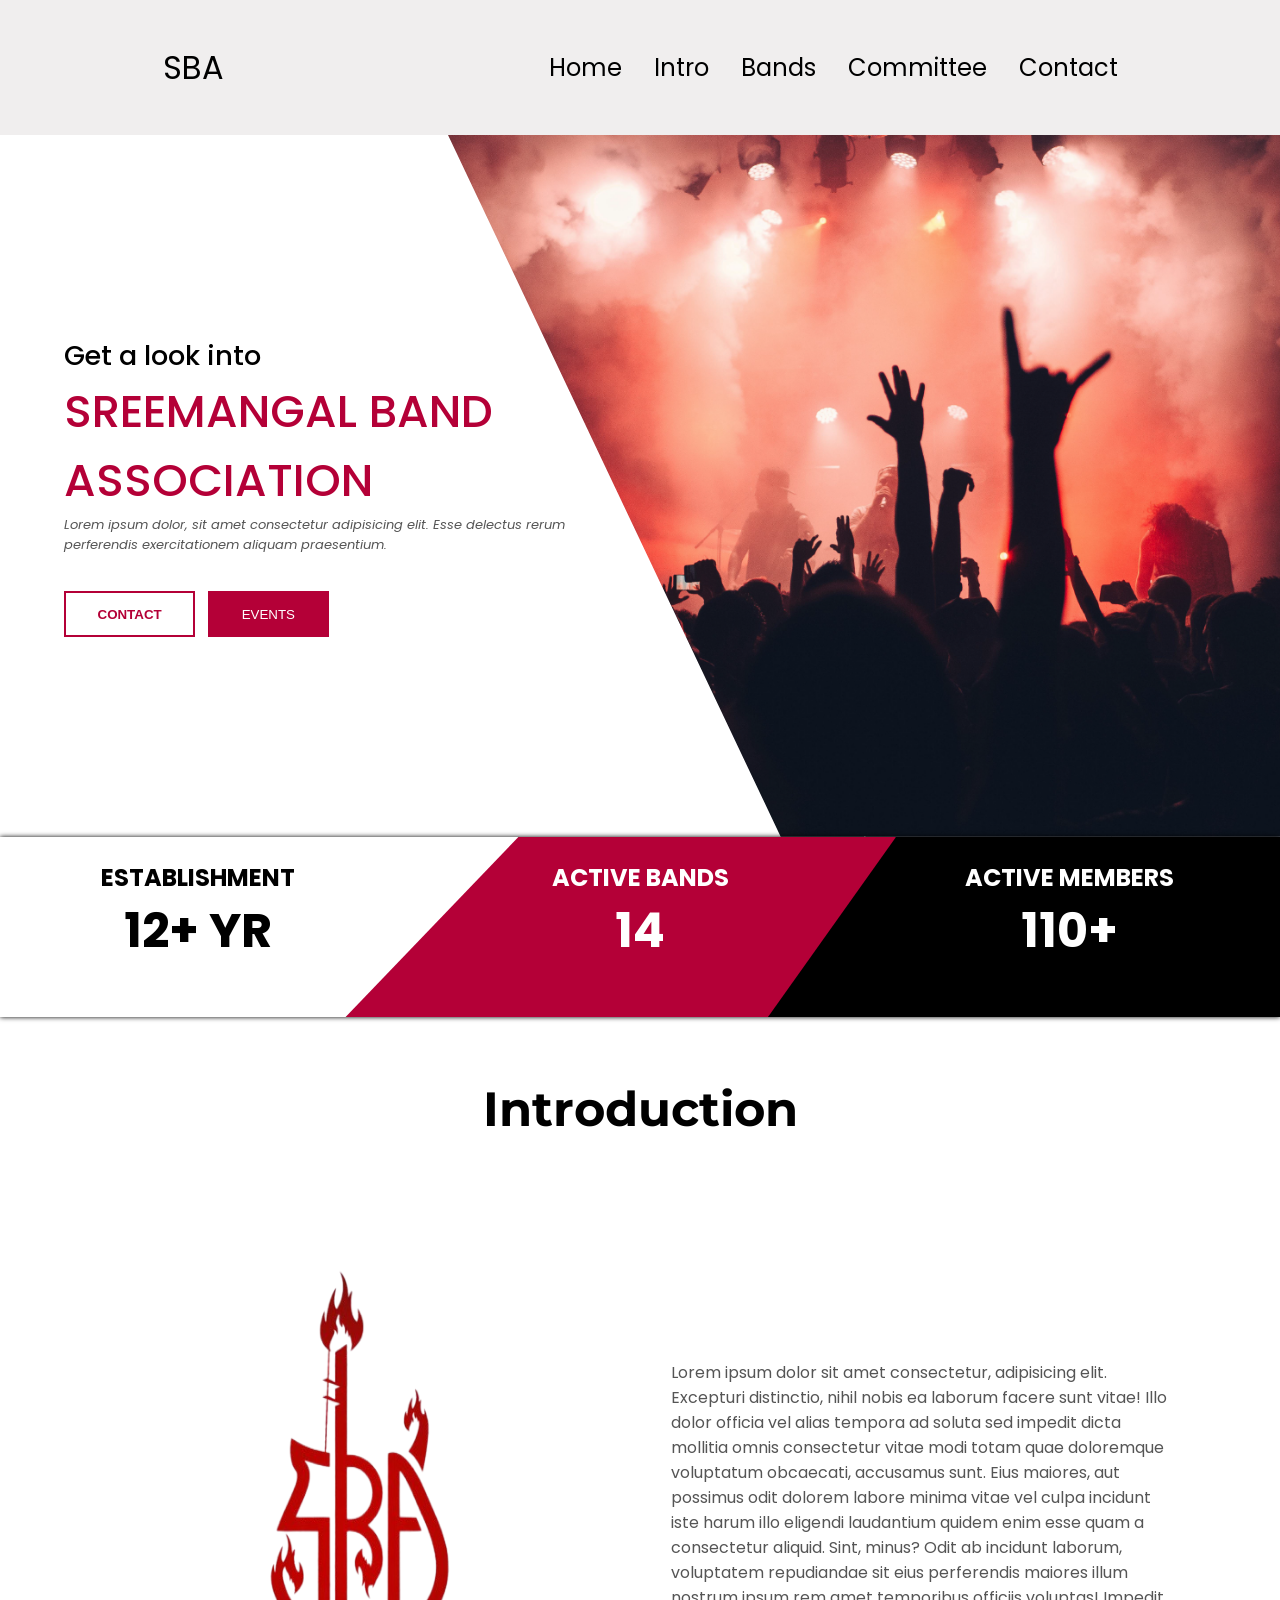
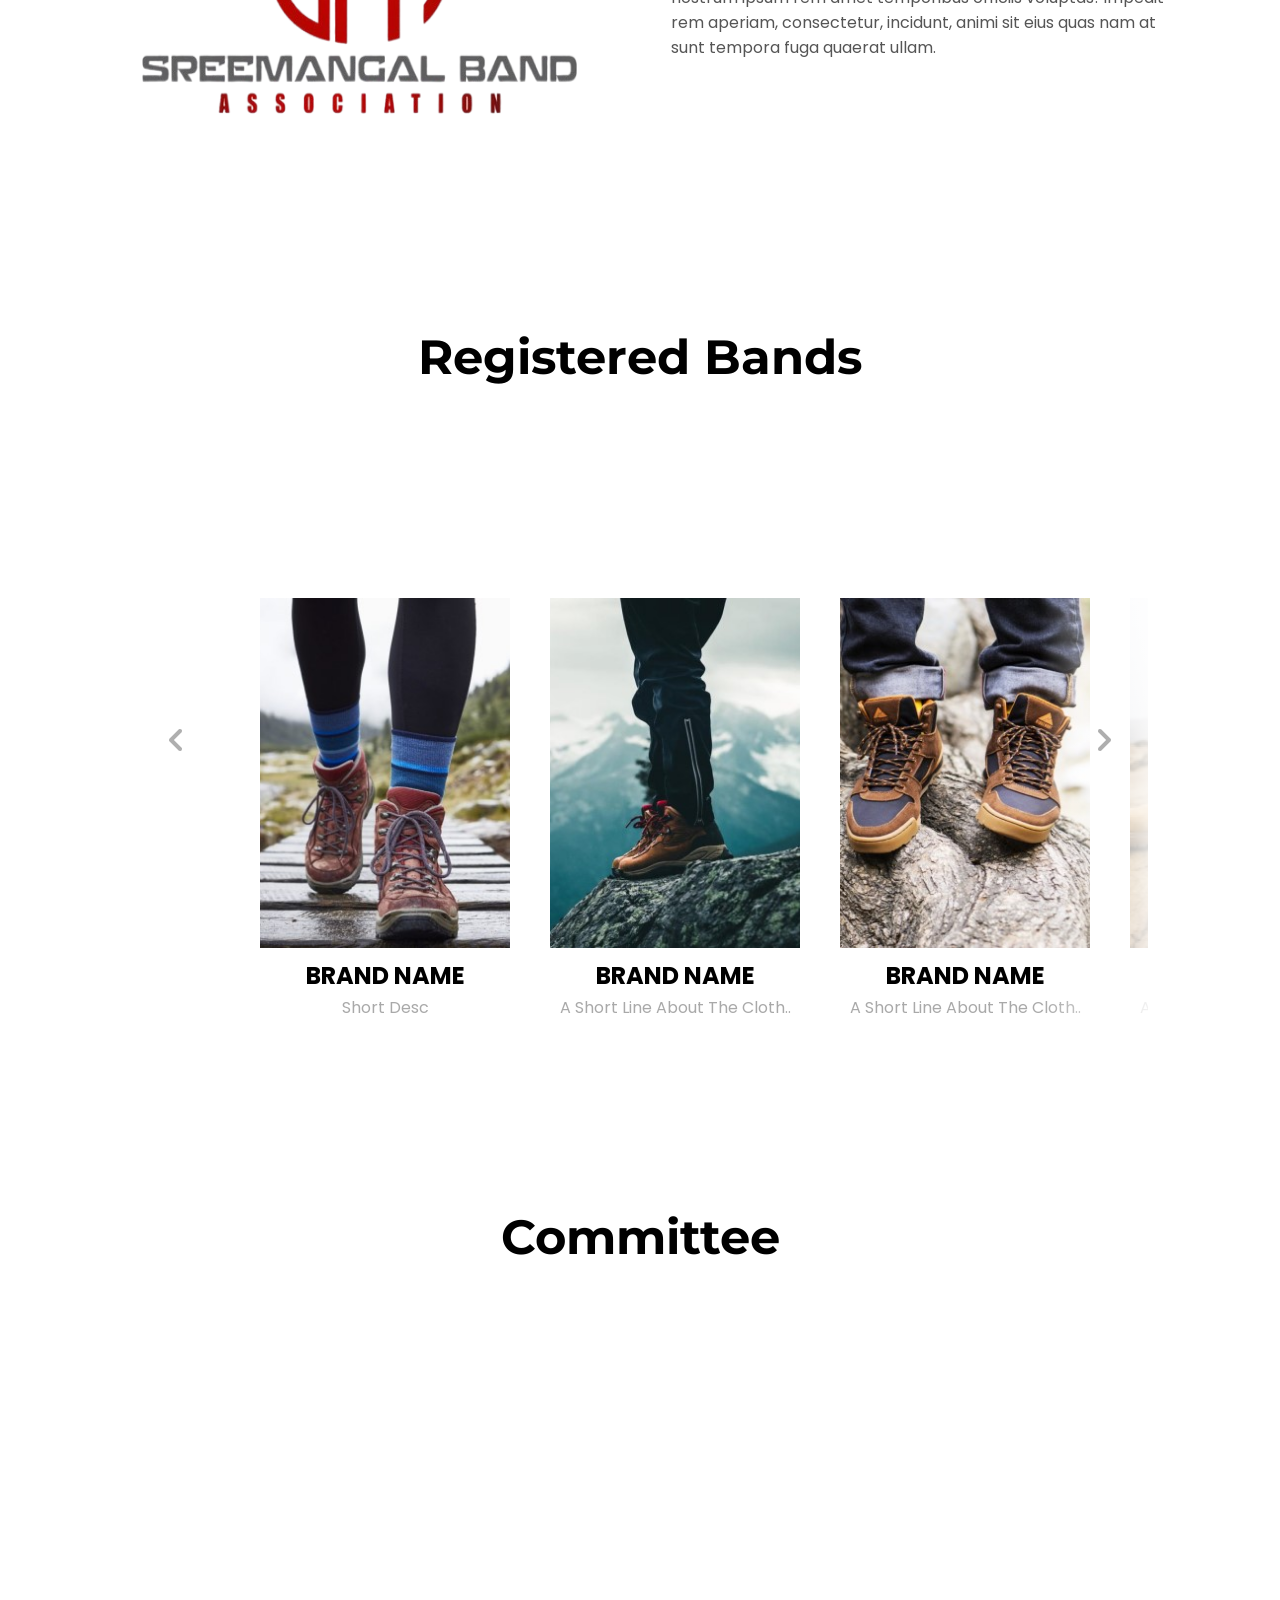
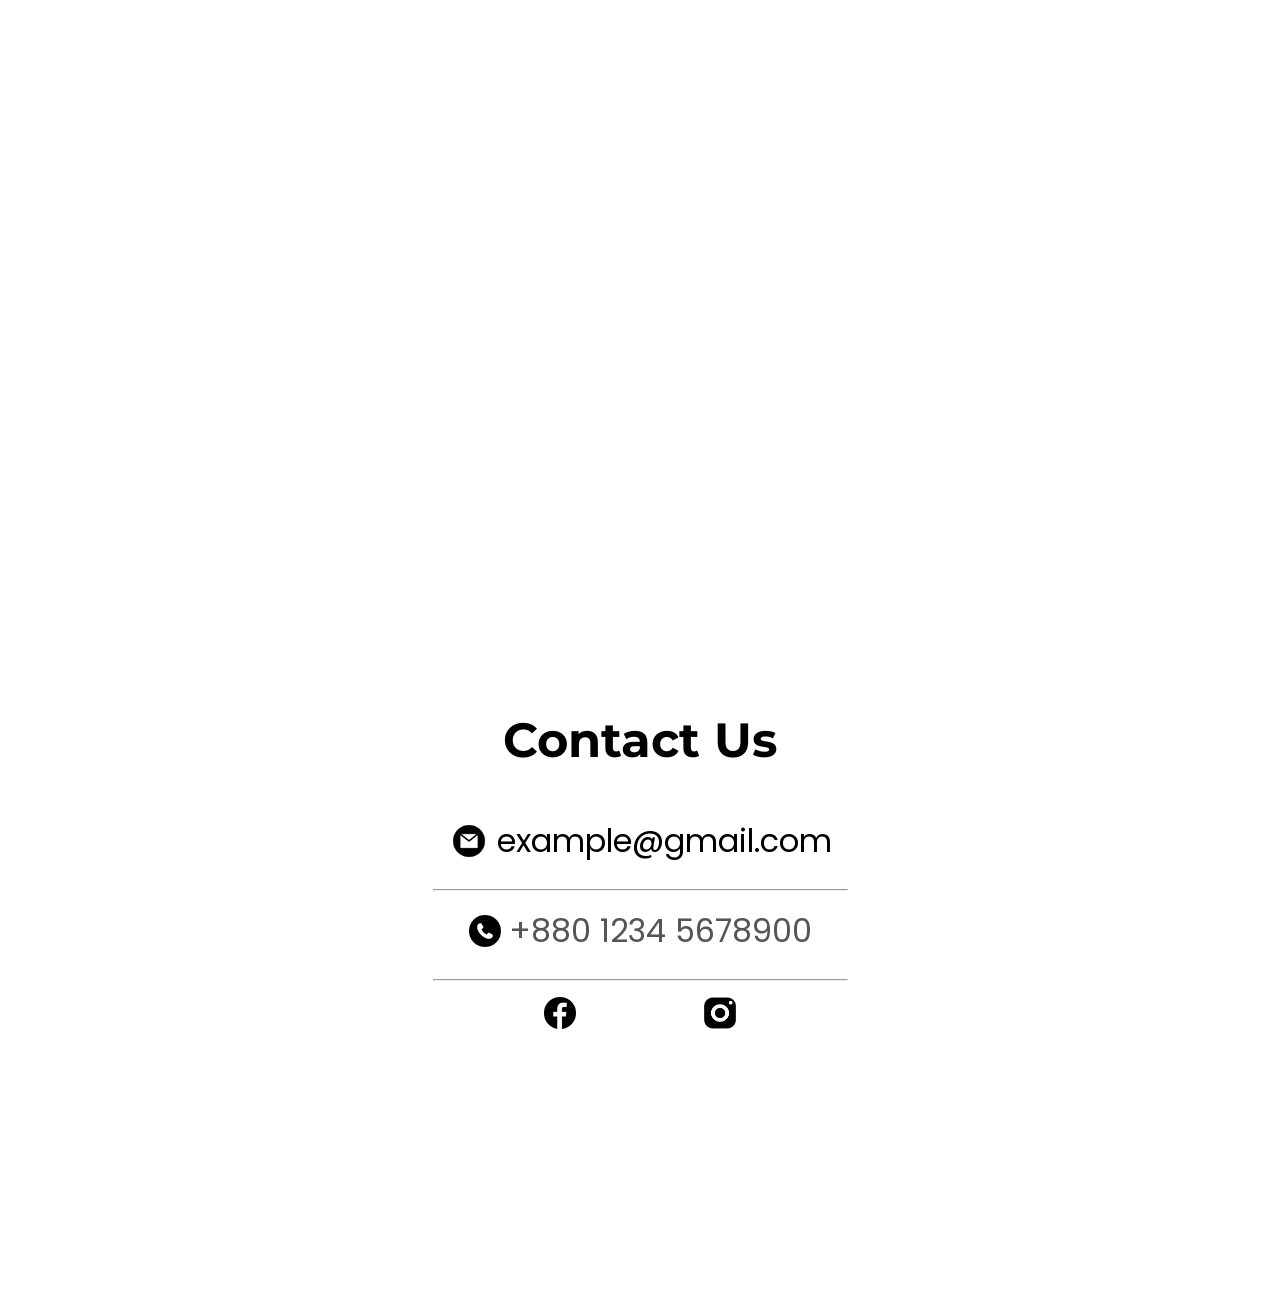
==== commit 5155bb6b: "linked contact and trying to add events directory" ====
--- a/sba.html
+++ b/sba.html
@@ -61,8 +61,18 @@
               >
 
               <div class="hbtn-container">
-                <button id="btn" class="hcontact">CONTACT</button>
-                <button id="btn" class="hevent">EVENTS</button>
+                <button
+                  id="btn"
+                  class="hcontact"
+                  onclick="location.href='#contact'"
+                  >CONTACT</button
+                >
+                <button
+                  id="btn"
+                  class="hevent"
+                  onclick="location.href='./#events'"
+                  >EVENTS</button
+                >
               </div>
             </div>
           </div>
@@ -347,7 +357,11 @@
       </div>
     </section>
 
-    <section id="committee"> </section>
+    <section id="committee">
+      <h1 class="title" id="title">Committee</h1>
+
+      <div class="section-container"> </div>
+    </section>
 
     <section id="contact">
       <h1 class="title">Contact Us</h1>
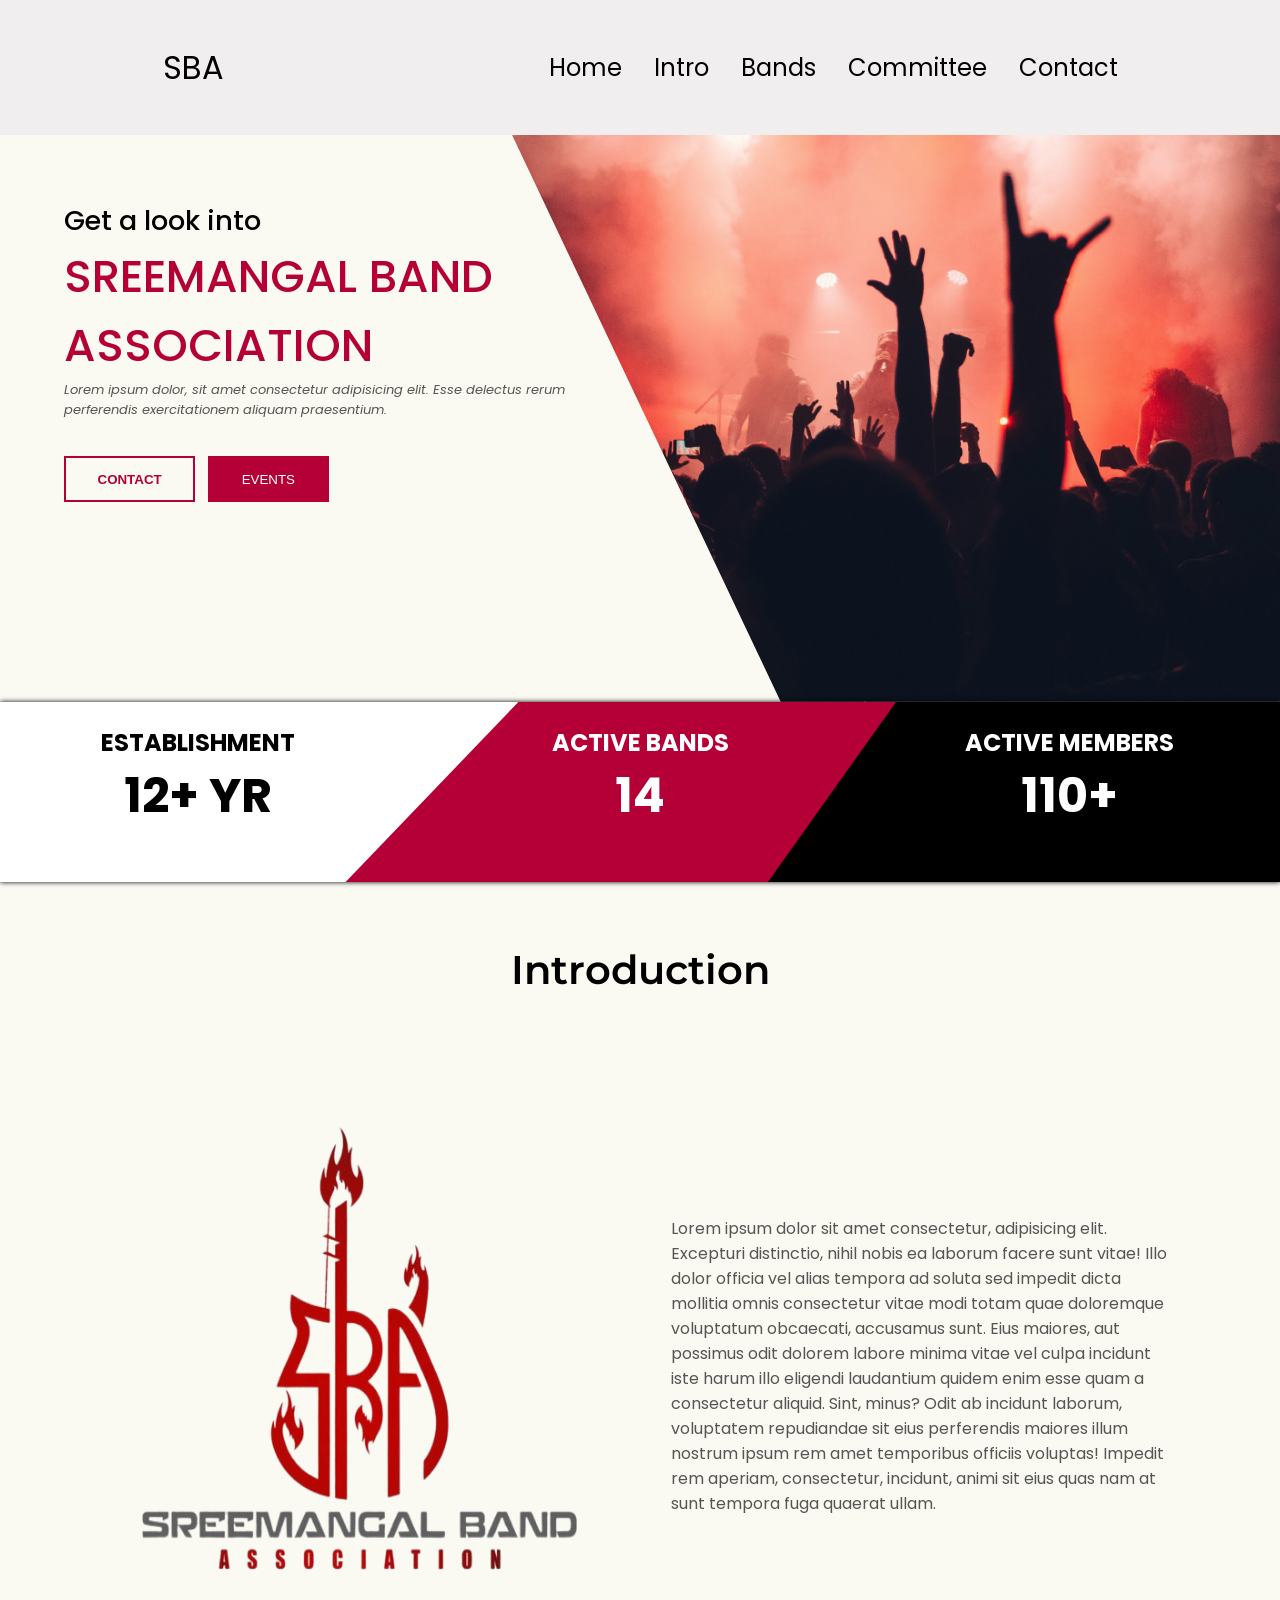
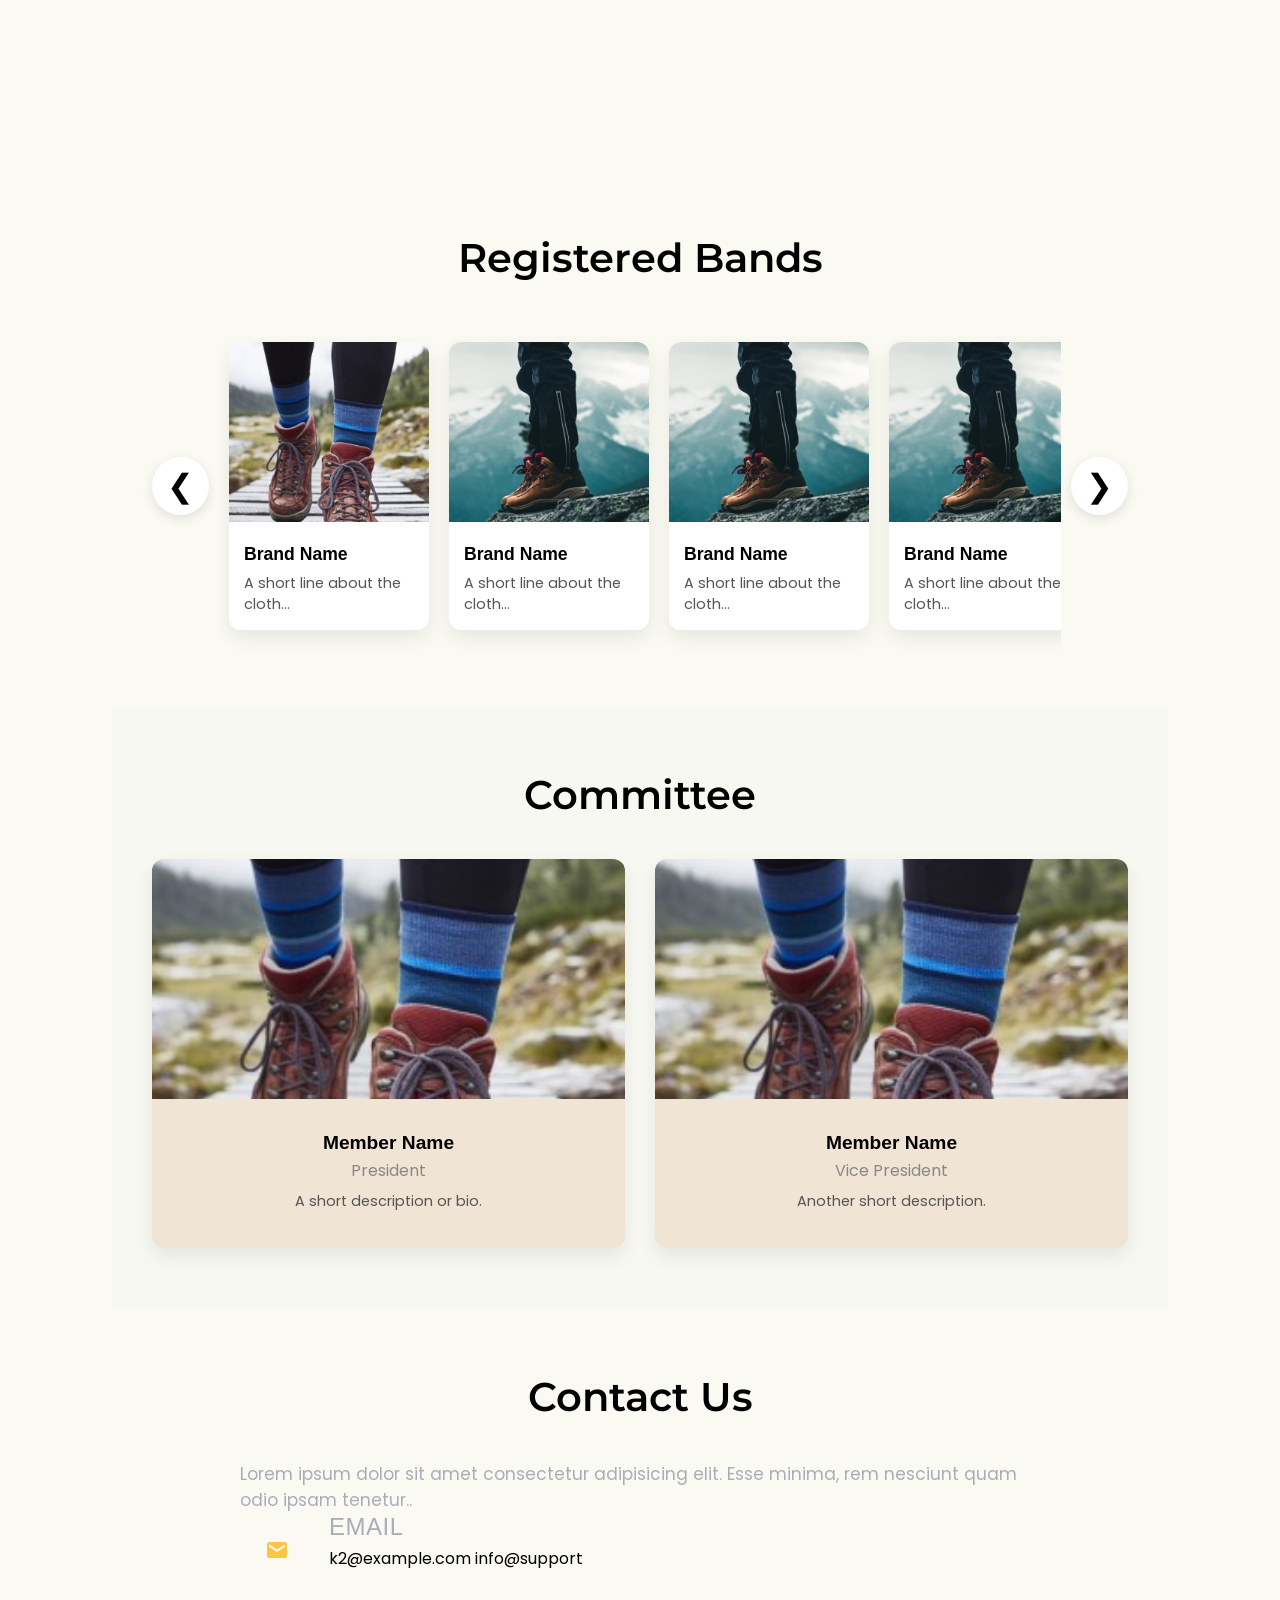
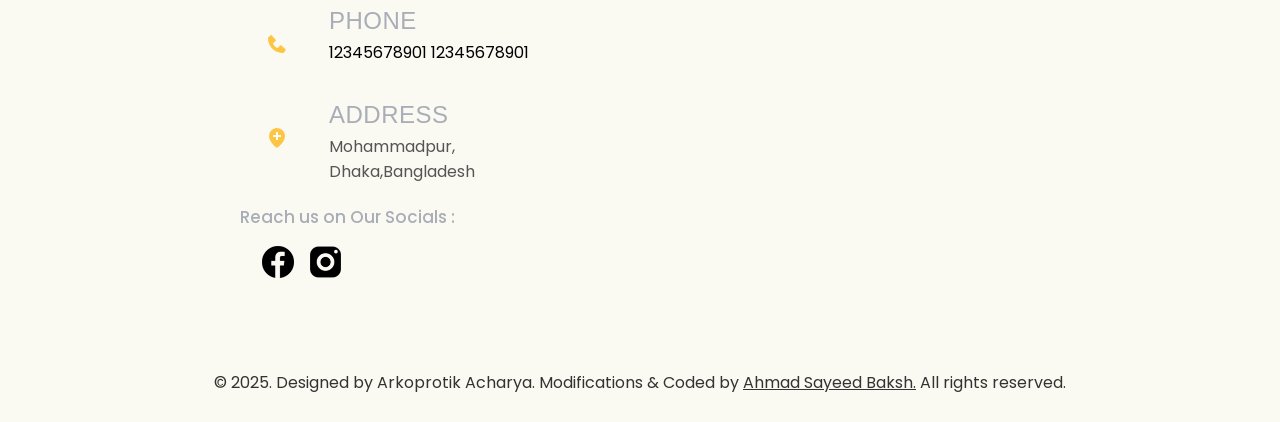
==== commit 525d0c82: "polished the website" ====
--- a/sba.html
+++ b/sba.html
@@ -177,223 +177,186 @@
       </div>
     </section>
 
-    <section class="bands" id="bands">
-      <div class="container-bands">
-        <main><h1 id="title" class="title">Registered Bands</h1></main>
-      </div>
-      <div class="bands-container">
-        <button class="pre-btn"
-          ><img src="assets/arrow-bands.png" alt=""
-        /></button>
-        <button class="nxt-btn"
-          ><img src="assets/arrow-bands.png" alt=""
-        /></button>
-        <!-- 1 -->
-        <div class="bands-card">
-          <div class="bands-image">
-            <img src="assets/card1.jpg" class="bands-thumb" alt="" />
-            <!-- <button class="card-btn">Visit Their Website</button> -->
-          </div>
-          <div class="bands-info">
-            <h2 class="bands-name">brand name</h2>
-            <p class="bands-short-description">short desc</p>
-          </div>
-        </div>
-        <!-- 1 -->
-        <div class="bands-card">
-          <div class="bands-image">
-            <!-- <span class="discount-tag">50% off</span> -->
-
-            <img src="assets/card2.jpg" class="bands-thumb" alt="" />
-            <!--  <button class="card-btn">Visit Their Website</button> -->
-          </div>
-          <div class="bands-info">
-            <h2 class="bands-name">brand name</h2>
-            <p class="bands-short-description"
-              >a short line about the cloth..</p
+  <section class="bands" id="bands">
+  <div class="container-bands">
+    <h1 class="title">Registered Bands</h1>
+  </div>
+
+  <div class="bands-carousel-wrapper">
+    <button class="carousel-btn prev-btn">❮</button>
+
+    <div class="bands-carousel">
+      <!-- Repeatable Card -->
+      <div class="bands-card">
+        <img src="assets/card1.jpg" alt="Brand" class="bands-thumb" />
+        <div class="bands-info">
+          <h2 class="bands-name">Brand Name</h2>
+          <p class="bands-short-description">A short line about the cloth...</p>
+        </div>
+      </div>
+
+      <div class="bands-card">
+        <img src="assets/card2.jpg" alt="Brand" class="bands-thumb" />
+        <div class="bands-info">
+          <h2 class="bands-name">Brand Name</h2>
+          <p class="bands-short-description">A short line about the cloth...</p>
+        </div>
+      </div>
+
+      <div class="bands-card">
+        <img src="assets/card2.jpg" alt="Brand" class="bands-thumb" />
+        <div class="bands-info">
+          <h2 class="bands-name">Brand Name</h2>
+          <p class="bands-short-description">A short line about the cloth...</p>
+        </div>
+      </div>
+
+      <div class="bands-card">
+        <img src="assets/card2.jpg" alt="Brand" class="bands-thumb" />
+        <div class="bands-info">
+          <h2 class="bands-name">Brand Name</h2>
+          <p class="bands-short-description">A short line about the cloth...</p>
+        </div>
+      </div>
+
+      <div class="bands-card">
+        <img src="assets/card2.jpg" alt="Brand" class="bands-thumb" />
+        <div class="bands-info">
+          <h2 class="bands-name">Brand Name</h2>
+          <p class="bands-short-description">A short line about the cloth...</p>
+        </div>
+      </div>
+
+      <div class="bands-card">
+        <img src="assets/card2.jpg" alt="Brand" class="bands-thumb" />
+        <div class="bands-info">
+          <h2 class="bands-name">Brand Name</h2>
+          <p class="bands-short-description">A short line about the cloth...</p>
+        </div>
+      </div>
+
+      <div class="bands-card">
+        <img src="assets/card2.jpg" alt="Brand" class="bands-thumb" />
+        <div class="bands-info">
+          <h2 class="bands-name">Brand Name</h2>
+          <p class="bands-short-description">A short line about the cloth...</p>
+        </div>
+      </div>
+
+      <div class="bands-card">
+        <img src="assets/card2.jpg" alt="Brand" class="bands-thumb" />
+        <div class="bands-info">
+          <h2 class="bands-name">Brand Name</h2>
+          <p class="bands-short-description">A short line about the cloth...</p>
+        </div>
+      </div>
+
+      <div class="bands-card">
+        <img src="assets/card2.jpg" alt="Brand" class="bands-thumb" />
+        <div class="bands-info">
+          <h2 class="bands-name">Brand Name</h2>
+          <p class="bands-short-description">A short line about the cloth...</p>
+        </div>
+      </div>
+
+      <div class="bands-card">
+        <img src="assets/card2.jpg" alt="Brand" class="bands-thumb" />
+        <div class="bands-info">
+          <h2 class="bands-name">Brand Name</h2>
+          <p class="bands-short-description">A short line about the cloth...</p>
+        </div>
+      </div>
+
+      <!-- Add more cards as needed -->
+    </div>
+
+    <button class="carousel-btn next-btn">❯</button>
+  </div>
+  </section>
+
+    <section id="committee">
+  <h1 class="title">Committee</h1>
+
+  <div class="committee-container">
+    <!-- Member 1 -->
+    <div class="committee-card">
+      <img src="assets/card1.jpg" alt="Member Name" class="committee-img" />
+      <div class="committee-info">
+        <h2 class="committee-name">Member Name</h2>
+        <p class="committee-role">President</p>
+        <p class="committee-bio">A short description or bio.</p>
+      </div>
+    </div>
+
+    <!-- Member 2 -->
+    <div class="committee-card">
+      <img src="assets/card1.jpg" alt="Member Name" class="committee-img" />
+      <div class="committee-info">
+        <h2 class="committee-name">Member Name</h2>
+        <p class="committee-role">Vice President</p>
+        <p class="committee-bio">Another short description.</p>
+      </div>
+    </div>
+
+    <!-- Add more members as needed -->
+  </div>
+</section>
+
+
+     <section id="contact">
+      <h1 class="title">Contact Us</h1>
+
+      <div class="contact-container">
+
+        <div class="contact-info">
+          <div class="content">
+            <!-- <h2>CONTACT INFO</h2> -->
+
+            <p
+              >Lorem ipsum dolor sit amet consectetur adipisicing elit. Esse
+              minima, rem nesciunt quam odio ipsam tenetur..</p
             >
-            <!-- <span class="price">$20</span><span class="actual-price">$40</span> -->
-          </div>
-        </div>
-        <!-- 2 -->
-        <div class="bands-card">
-          <div class="bands-image">
-            <img src="assets/card3.jpg" class="bands-thumb" alt="" />
-            <!-- <button class="card-btn">Visit Their Website</button> -->
-          </div>
-          <div class="bands-info">
-            <h2 class="bands-name">brand name</h2>
-            <p class="bands-short-description"
-              >a short line about the cloth..</p
-            >
-          </div>
-        </div>
-        <!-- 3 -->
-        <div class="bands-card">
-          <div class="bands-image">
-            <img src="assets/card4.jpg" class="bands-thumb" alt="" />
-            <!-- <button class="card-btn">Visit Their Website</button> -->
-          </div>
-          <div class="bands-info">
-            <h2 class="bands-name">brand name</h2>
-            <p class="bands-short-description"
-              >a short line about the cloth..</p
-            >
-          </div>
-        </div>
-        <!-- 4 -->
-        <!-- 3 -->
-        <div class="bands-card">
-          <div class="bands-image">
-            <img src="assets/card4.jpg" class="bands-thumb" alt="" />
-            <!-- <button class="card-btn">Visit Their Website</button> -->
-          </div>
-          <div class="bands-info">
-            <h2 class="bands-name">brand name</h2>
-            <p class="bands-short-description"
-              >a short line about the cloth..</p
-            >
-          </div>
-        </div>
-        <!-- 4 -->
-        <!-- 3 -->
-        <div class="bands-card">
-          <div class="bands-image">
-            <img src="assets/card4.jpg" class="bands-thumb" alt="" />
-            <!-- <button class="card-btn">Visit Their Website</button> -->
-          </div>
-          <div class="bands-info">
-            <h2 class="bands-name">brand name</h2>
-            <p class="bands-short-description"
-              >a short line about the cloth..</p
-            >
-          </div>
-        </div>
-        <!-- 4 -->
-        <!-- 3 -->
-        <div class="bands-card">
-          <div class="bands-image">
-            <img src="assets/card4.jpg" class="bands-thumb" alt="" />
-            <!-- <button class="card-btn">Visit Their Website</button> -->
-          </div>
-          <div class="bands-info">
-            <h2 class="bands-name">brand name</h2>
-            <p class="bands-short-description"
-              >a short line about the cloth..</p
-            >
-          </div>
-        </div>
-        <!-- 4 -->
-        <!-- 3 -->
-        <div class="bands-card">
-          <div class="bands-image">
-            <img src="assets/card4.jpg" class="bands-thumb" alt="" />
-            <!-- <button class="card-btn">Visit Their Website</button> -->
-          </div>
-          <div class="bands-info">
-            <h2 class="bands-name">brand name</h2>
-            <p class="bands-short-description"
-              >a short line about the cloth..</p
-            >
-          </div>
-        </div>
-        <!-- 4 -->
-        <!-- 3 -->
-        <div class="bands-card">
-          <div class="bands-image">
-            <img src="assets/card4.jpg" class="bands-thumb" alt="" />
-            <!-- <button class="card-btn">Visit Their Website</button> -->
-          </div>
-          <div class="bands-info">
-            <h2 class="bands-name">brand name</h2>
-            <p class="bands-short-description"
-              >a short line about the cloth..</p
-            >
-          </div>
-        </div>
-        <!-- 4 -->
-        <!-- 3 -->
-        <div class="bands-card">
-          <div class="bands-image">
-            <img src="assets/card4.jpg" class="bands-thumb" alt="" />
-            <!-- <button class="card-btn">Visit Their Website</button> -->
-          </div>
-          <div class="bands-info">
-            <h2 class="bands-name">brand name</h2>
-            <p class="bands-short-description"
-              >a short line about the cloth..</p
-            >
-          </div>
-        </div>
-        <!-- 4 -->
-        <!-- 3 -->
-        <div class="bands-card">
-          <div class="bands-image">
-            <img src="assets/card4.jpg" class="bands-thumb" alt="" />
-            <!-- <button class="card-btn">Visit Their Website</button> -->
-          </div>
-          <div class="bands-info">
-            <h2 class="bands-name">brand name</h2>
-            <p class="bands-short-description"
-              >a short line about the cloth..</p
-            >
-          </div>
-        </div>
-        <!-- 4 -->
-        <!-- 3 -->
-        <div class="bands-card">
-          <div class="bands-image">
-            <img src="assets/card4.jpg" class="bands-thumb" alt="" />
-            <!-- <button class="card-btn">Visit Their Website</button> -->
-          </div>
-          <div class="bands-info">
-            <h2 class="bands-name">brand name</h2>
-            <p class="bands-short-description"
-              >a short line about the cloth..</p
-            >
-          </div>
-        </div>
-        <!-- 4 -->
-      </div>
-    </section>
-
-    <section id="committee">
-      <h1 class="title" id="title">Committee</h1>
-
-      <div class="section-container"> </div>
-    </section>
-
-    <section id="contact">
-      <h1 class="title">Contact Us</h1>
-
-      <div class="contact-info-upper-container">
-        <div class="contact-info-container">
-          <img
-            src="./assets/email.png"
-            alt="Email icon"
-            class="icon contact-icon email-icon"
-          />
-          <p
-            ><a class="gmail" href="mailto:example@gmail.com"
-              >example@gmail.com</a
-            ></p
-          >
-        </div>
-
-        <hr class="contact-divider" />
-
-        <div class="contact-info-container">
-          <img
-            src="./assets/phone.png"
-            alt="Phone icon"
-            class="icon contact-icon"
-          />
-          <p>+880 1234 5678900</p>
-        </div>
-
-        <hr class="contact-divider" />
-
+          </div>
+          <div class="box">
+            <div class="icon">
+              <img
+                src="[data-uri]"
+              />
+            </div>
+            <div class="email">
+              <h3>EMAIL</h3>
+              <a href="#">k2@example.com</a>
+              <a href="#">info@support</a>
+            </div>
+          </div>
+          <div class="box">
+            <div class="icon">
+              <img
+                src="[data-uri]"
+              />
+            </div>
+            <div class="phone">
+              <h3>PHONE</h3>
+              <a href="#">12345678901</a>
+              <a href="#">12345678901</a>
+            </div>
+          </div>
+          <div class="box">
+            <div class="icon">
+              <img
+                src="[data-uri]"
+              />
+            </div>
+            <div class="address">
+              <h3>ADDRESS</h3>
+              <p>Mohammadpur, <br />Dhaka,Bangladesh</p>
+            </div>
+          </div>
+
+
+          <h4>Reach us on Our Socials :</h4> 
         <div id="socials-container">
+  
           <img
             src="./assets/facebook.png"
             alt="My Facebook profile"
@@ -408,10 +371,18 @@
             onclick="location.href='https:<!--link-->'"
           />
         </div>
+        </div>
       </div>
     </section>
 
     <footer> </footer>
+
+     <section id="copy">
+      <a href="#"
+        >&copy; 2025. Designed by Arkoprotik Acharya. Modifications & Coded by
+        <span>Ahmad Sayeed Baksh.</span> All rights reserved.</a
+      >
+    </section>
 
     <script defer src="script.js"></script>
   </body>
--- a/style.css
+++ b/style.css
@@ -17,6 +17,7 @@
 
 body {
   font-family: "Poppins", sans-serif;
+  background-color: #FAFAF2;
 }
 
 p {
@@ -77,6 +78,15 @@
   height: 15vh;
 
   background-color: #f0eeee;
+
+  position: fixed;   /* fixed instead of sticky */
+  top: 0;
+  left: 0;
+  right: 0;
+
+  z-index: 1000;
+
+  transition: top 0.3s ease;  /* smooth hide/show */
 }
 
 .nav-links {
@@ -536,41 +546,195 @@
   flex-wrap: wrap;
 }
 
-/* CONTACT */
-
-#contact {
-  display: flex;
-  justify-content: center;
-  flex-direction: column;
-  /* height: 70vh; */
-}
-
-.contact-info-upper-container {
-  display: flex;
-  flex-direction: column;
-  justify-content: center;
-  /* border-radius: 2rem;
-  border: rgb(53, 53, 53) 0.1rem solid;
-  border-color: rgb(163, 163, 163); */
-  margin: 2rem auto;
-  /* padding: 1rem; */
-}
-
-.contact-info-container {
+
+/* BANDS */
+
+.bands {
+  padding: 60px 40px;
+  height: auto;
+  text-align: center;
+}
+
+.title {
+  font-size: 2.5rem;
+  font-weight: 600;
+  margin-bottom: 40px;
+}
+
+/* === Carousel Layout === */
+.bands-carousel-wrapper {
+  position: relative;
   display: flex;
   align-items: center;
   justify-content: center;
-  gap: 0.5rem;
-  margin: 1rem;
-}
-/* 
-.contact-info-container p {
-  font-size: larger;
-} */
-
-#contact {
-  font-size: clamp(15px, 2.5vw, 35px);
-}
+}
+
+.bands-carousel {
+  display: flex;
+  overflow-x: auto;
+  gap: 20px;
+  scroll-behavior: smooth;
+  padding: 20px 10px;
+  scrollbar-width: none;
+}
+
+.bands-carousel::-webkit-scrollbar {
+  display: none;
+}
+
+/* === Card === */
+.bands-card {
+  flex: 0 0 auto;
+  background-color: #fff;
+  border-radius: 12px;
+  width: 200px;
+  box-shadow: 0 8px 20px rgba(0, 0, 0, 0.08);
+  transition: transform 0.2s ease;
+  overflow: hidden;
+  text-align: left;
+}
+
+.bands-card:hover {
+  transform: translateY(-5px);
+}
+
+.bands-thumb {
+  width: 100%;
+  height: 180px;
+  object-fit: cover;
+}
+
+.bands-info {
+  padding: 15px;
+}
+
+.bands-name {
+  font-size: 1.1rem;
+  font-weight: 600;
+  margin: 0 0 8px 0;
+}
+
+.bands-short-description {
+  font-size: 0.9rem;
+  color: #555;
+  margin: 0;
+}
+
+/* === Arrows === */
+.carousel-btn {
+  background-color: #ffffff;
+  border: none;
+  font-size: 2rem;
+  padding: 10px 15px;
+  cursor: pointer;
+  z-index: 10;
+  box-shadow: 0 4px 12px rgba(0, 0, 0, 0.1);
+  border-radius: 50%;
+  transition: background 0.3s ease;
+}
+
+.carousel-btn:hover {
+  background-color: #f1f1f1;
+}
+
+.prev-btn {
+  margin-right: 10px;
+}
+
+.next-btn {
+  margin-left: 10px;
+}
+
+/* === Responsive === */
+@media (max-width: 768px) {
+  .bands-carousel-wrapper {
+    flex-direction: column;
+  }
+
+  .carousel-btn {
+    display: none;
+  }
+
+  .bands-card {
+    width: 70%;
+  }
+}
+
+
+/* === Committee Section === */
+#committee {
+  padding: 60px 40px;
+  background-color: #f8f8f2;
+  text-align: center;
+  height: auto;
+}
+
+#committee .title {
+  font-size: 2.5rem;
+  font-weight: 600;
+  margin-bottom: 40px;
+}
+
+/* === Grid Container === */
+.committee-container {
+  display: grid;
+  grid-template-columns: repeat(auto-fit, minmax(220px, 1fr));
+  gap: 30px;
+  max-width: 1200px;
+  margin: 0 auto;
+}
+
+/* === Committee Card === */
+.committee-card {
+  background-color: #F0E4D4;
+  border-radius: 12px;
+  overflow: hidden;
+  box-shadow: 0 8px 20px rgba(0, 0, 0, 0.08);
+  transition: transform 0.2s ease;
+  text-align: center;
+  padding-bottom: 20px;
+}
+
+.committee-card:hover {
+  transform: translateY(-6px);
+}
+
+.committee-img {
+  width: 100%;
+  height: 240px;
+  object-fit: cover;
+}
+
+.committee-info {
+  padding: 16px;
+}
+
+.committee-name {
+  font-size: 1.2rem;
+  font-weight: 600;
+  margin: 10px 0 4px;
+}
+
+.committee-role {
+  font-size: 1rem;
+  color: #888;
+  margin-bottom: 8px;
+}
+
+.committee-bio {
+  font-size: 0.9rem;
+  color: #555;
+  margin: 0;
+}
+
+/* === Responsive Fixes === */
+@media (max-width: 600px) {
+  .committee-img {
+    height: 200px;
+  }
+}
+
+/* CONTACT */
 
 .icon {
   cursor: pointer;
@@ -595,164 +759,125 @@
 
 #socials-container {
   display: flex;
-  justify-content: space-evenly;
+  /* justify-content: space-evenly; */
   margin-top: 1rem;
+  margin-left: 1.357rem;
   gap: 1rem;
 }
 
-/* BANDS */
-
-/* .container-bands {
-  display: grid;
-  height: 80vh;
-  grid-template-columns: 1fr 1fr 1fr;
-  column-gap: 1.5vh;
-  row-gap: 1.5vh;
-  margin-left: 5vh;
-  margin-right: 5vh;
-  grid-template-rows: 0.3fr 1fr 1fr;
-  grid-template-areas: "main main main";
-} */
-
-.intro-title-bands {
-  text-align: center;
-  /* margin-bottom: 4vh; */
-}
-
-#band_name1 {
-  background: antiquewhite;
-}
-
-main {
-  grid-area: main;
-}
-.bands {
-  position: relative;
-  overflow: hidden;
-  padding: 20px;
-}
-
-.bands-category {
-  padding: 0 10vw;
-  font-size: 30px;
-  font-weight: 500;
-  margin-bottom: 40px;
-  text-transform: capitalize;
-}
-
-.bands-container {
-  padding: 0 10vw;
-  height: 100%;
-  display: flex;
-  align-items: center;
-  overflow-x: auto;
-  scroll-behavior: smooth;
-}
-
-.bands-container::-webkit-scrollbar {
-  display: none;
-}
-
-.bands-card {
-  flex: 0 0 auto;
-  width: 250px;
-  height: 450px;
-  margin-right: 40px;
-}
-
-.bands-image {
-  position: relative;
-  width: 100%;
-  height: 350px;
-  overflow: hidden;
-}
-
-.bands-thumb {
-  width: 100%;
-  height: 100%;
-  object-fit: cover;
-}
-
-.card-btn {
-  position: absolute;
-  bottom: 10px;
-  left: 50%;
-  transform: translateX(-50%);
-  padding: 10px;
-  width: 90%;
-  text-transform: capitalize;
-  border: none;
-  outline: none;
-  background: #fff;
-  border-radius: 5px;
-  transition: 0.5s;
-  cursor: pointer;
-  opacity: 0;
-}
-
-.bands-card:hover .card-btn {
-  opacity: 1;
-}
-
-.card-btn:hover {
-  background: #ff7d7d;
-  color: #fff;
-}
-
-.bands-info {
-  width: 100%;
-  height: 100px;
-  padding-top: 10px;
-}
-
-.bands-name {
-  text-transform: uppercase;
-  display: flex;
-  justify-content: center;
-}
-
-.bands-short-description {
-  width: 100%;
-  height: 20px;
-  line-height: 20px;
-  overflow: hidden;
-  opacity: 0.5;
-  text-transform: capitalize;
-  margin: 5px 0;
-  display: flex;
-  justify-content: center;
-}
-
-.pre-btn,
-.nxt-btn {
-  border: none;
-  width: 10vw;
-  height: 100%;
-  position: absolute;
-  top: 0;
+/* CONTACT */
+
+#contact {
+  min-height: 500px;
   display: flex;
   justify-content: center;
   align-items: center;
-  background: linear-gradient(90deg, rgba(255, 255, 255, 0) 0%, #fff 100%);
+  flex-direction: column;
+  background-color: ☐ #0a101e;
+  padding: 5% 10%;
+  height: auto;
+}
+.contact-container {
+  display: flex;
+  justify-content: space-between;
+  width: 100%;
+  gap: 40px;
+}
+
+#contact .contact-info .content p,
+#contact .contact-info .content .box a {
+  color: #a9adb8;
+  font-size: 17px;
+}
+
+#contact .contact-info .icon-container {
+  display: flex;
+  flex-direction: column;
+}
+#contact .contact-info .icons {
+  display: flex;
+  flex-direction: row;
+}
+
+#contact .contact-info .box {
+  display: flex;
+  align-items: flex-start;
+  gap: 15px;
+  margin-bottom: 20px;
+}
+
+#contact .contact-info .box .icon {
+  margin: 0;
+  padding: 12px; /* Adjust padding for better icon centering */
+  display: flex;
+  justify-content: center;
+  align-items: center;
+  height: 50px;
+  width: 50px;
+}
+
+#contact .contact-info .box h3 {
+  font-size: 1.5rem;
+
+  margin-bottom: 5px;
+  color: #a9adb8;
+  letter-spacing: 0.5px;
+  font-weight: 300;
+}
+#contact .contact-info h3 {
+  font-size: 1.5rem;
+}
+
+#contact .contact-info .icon-container h3 {
+  font-size: 1.2rem;
+  margin-bottom: 5px;
+  color: #ebebeb;
+}
+
+#contact .icon-container .icon {
+  font-size: 50px;
+  color: #a9adb8;
+  margin: 0 2px;
+  /* border: 1px solid #646060;
+  border-radius: 28px; */
+  height: 30px;
+  width: 30px;
+  padding: 0 0px 0 0px;
+  display: flex;
+  align-items: center;
+  overflow: hidden;
+  background-color: #070d1b;
   cursor: pointer;
-  z-index: 8;
-}
-
-.pre-btn {
-  left: 0;
-  transform: rotate(180deg);
-}
-
-.nxt-btn {
-  right: 0;
-}
-
-.pre-btn img,
-.nxt-btn img {
-  opacity: 0.4;
-}
-
-.pre-btn:hover img,
-.nxt-btn:hover img {
-  opacity: 1;
-}
+  transition: all 0.6s ease;
+}
+
+#contact .icon-container .icon1 {
+  margin: 0px 2px 0px 0px;
+}
+
+#contact h4 {
+  color: #a9adb8;
+font-weight:500;
+  font-size: 17px;
+}
+
+
+#copy {
+  /* width: 100%; */
+  min-height: 80px;
+  height: auto;
+  padding-top: 0px;
+  display: flex;
+  justify-content: center;
+  align-items: center;
+  background-color: ☐ #070d1b;
+}
+#copy a {
+  color: #333333;
+  text-decoration: none;
+  cursor: default;
+}
+#copy a span {
+  text-decoration: underline;
+  cursor: pointer;
+}
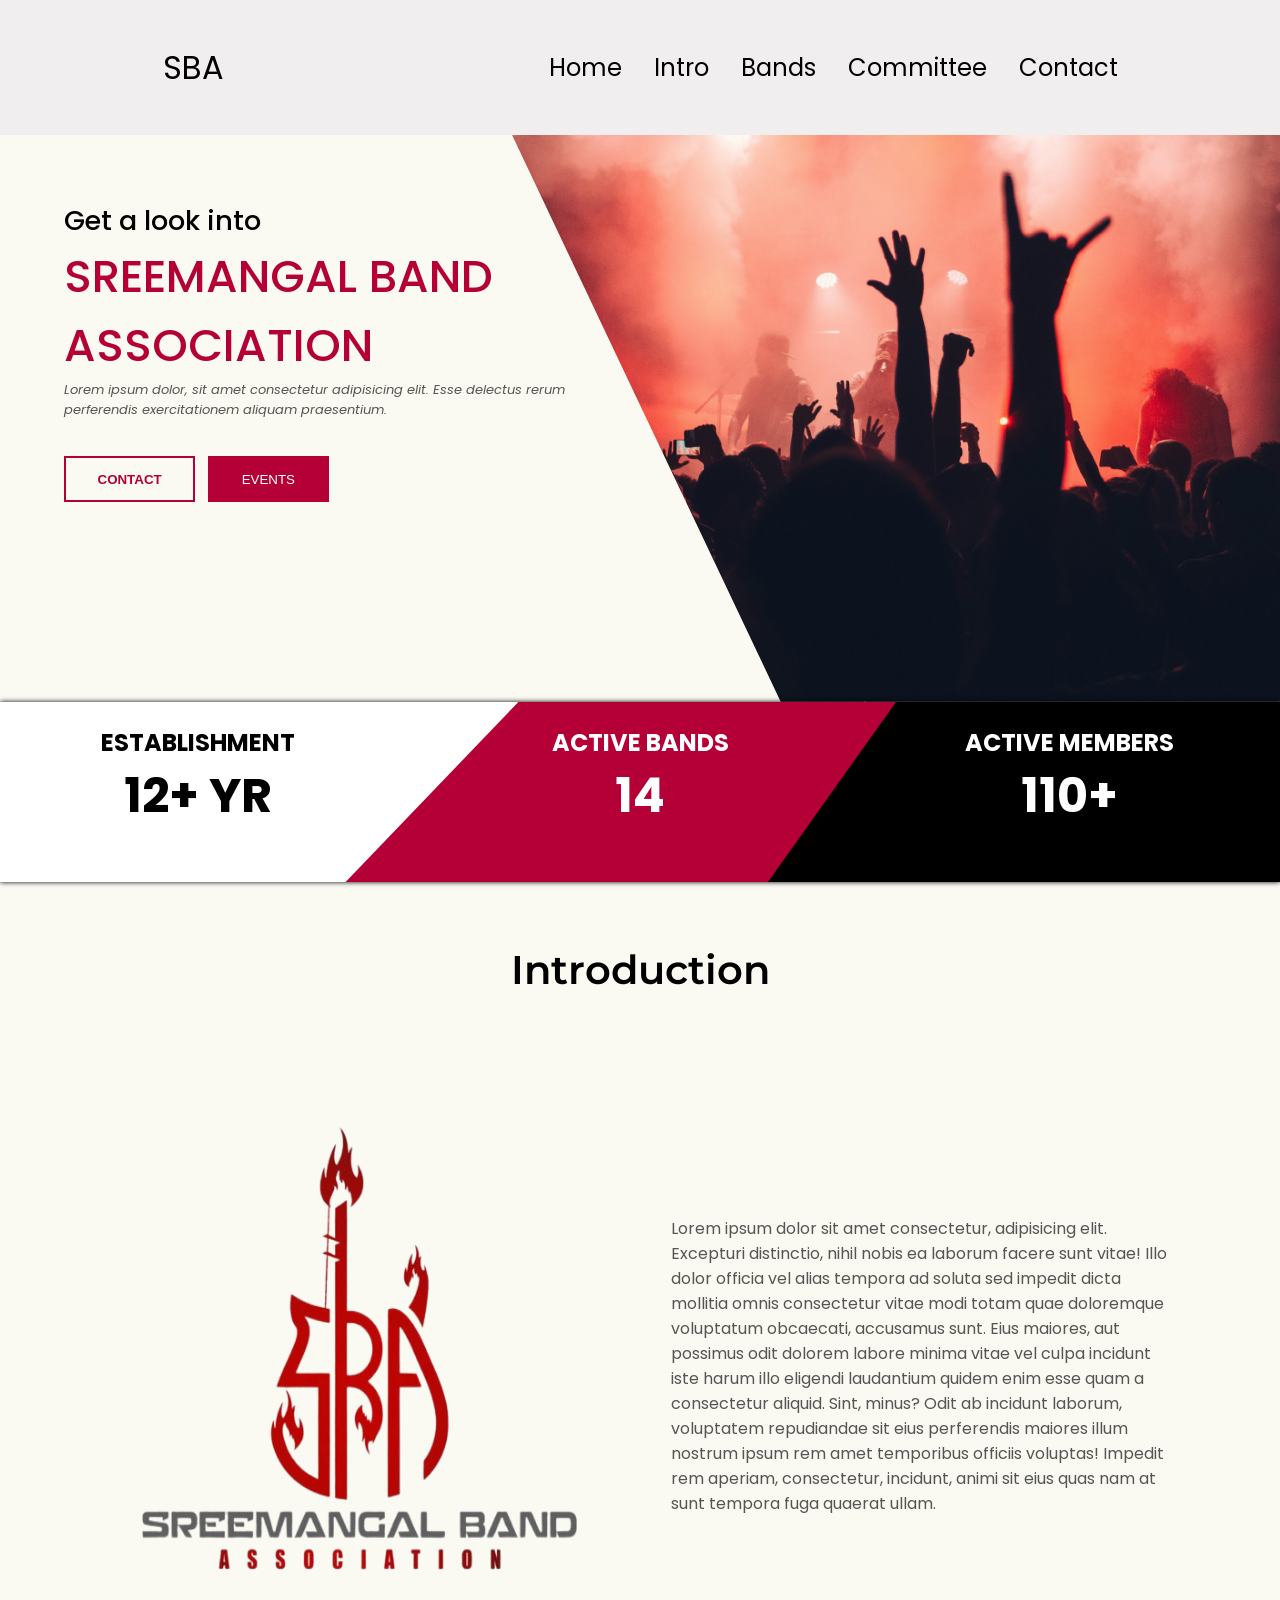
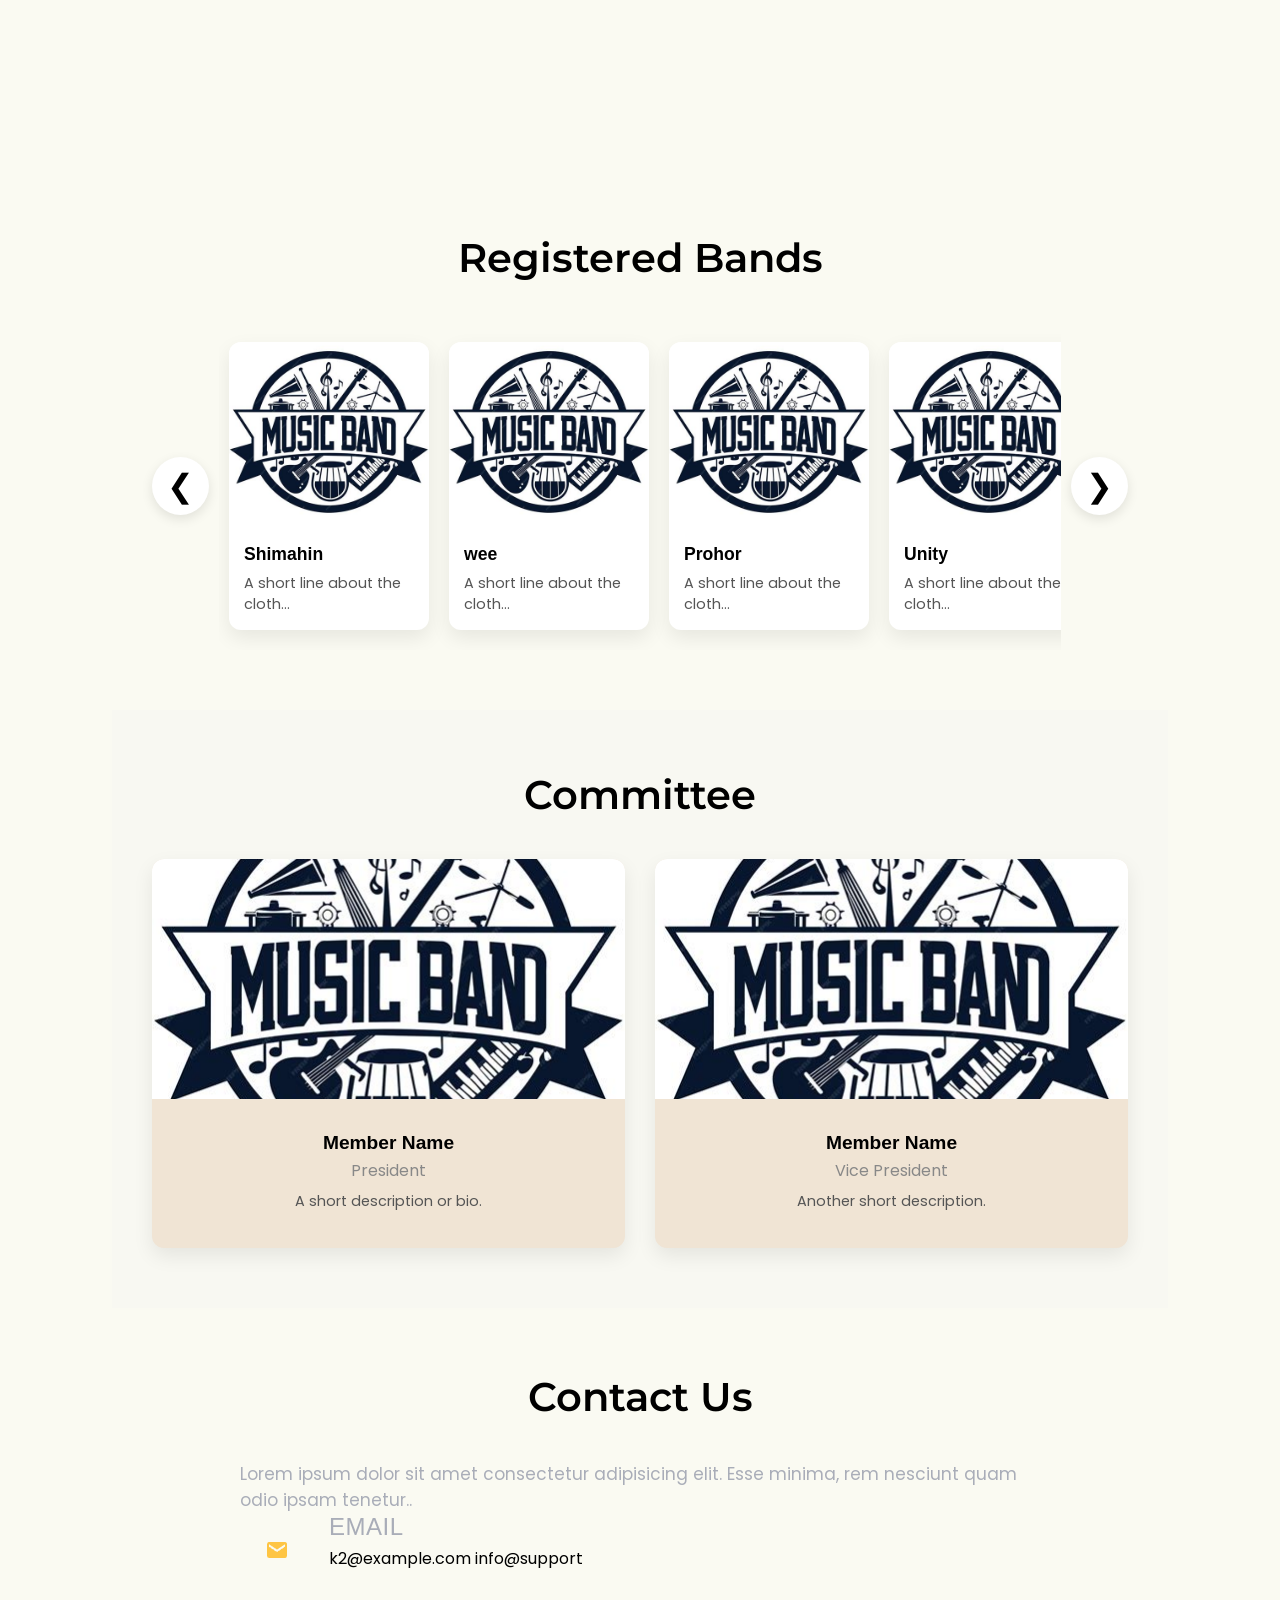
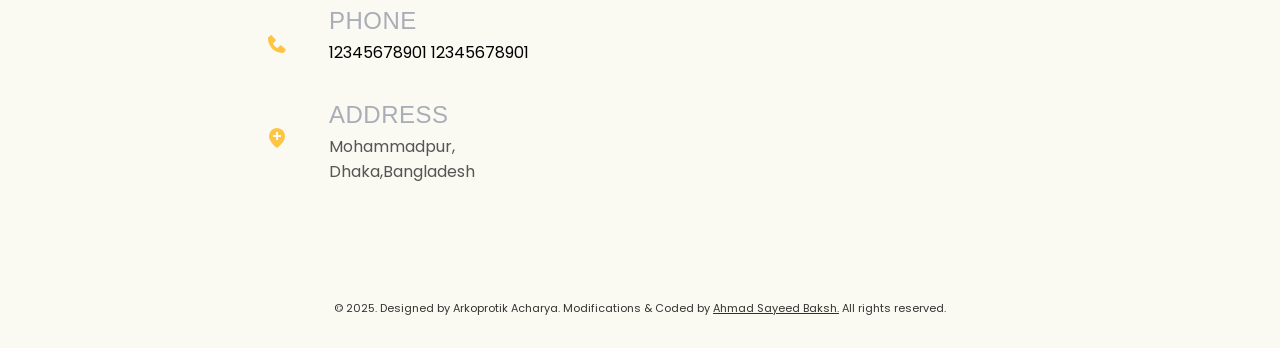
==== commit a1db3c22: "finished all sections" ====
--- a/sba.html
+++ b/sba.html
@@ -188,81 +188,89 @@
     <div class="bands-carousel">
       <!-- Repeatable Card -->
       <div class="bands-card">
-        <img src="assets/card1.jpg" alt="Brand" class="bands-thumb" />
-        <div class="bands-info">
-          <h2 class="bands-name">Brand Name</h2>
-          <p class="bands-short-description">A short line about the cloth...</p>
-        </div>
-      </div>
-
-      <div class="bands-card">
-        <img src="assets/card2.jpg" alt="Brand" class="bands-thumb" />
-        <div class="bands-info">
-          <h2 class="bands-name">Brand Name</h2>
-          <p class="bands-short-description">A short line about the cloth...</p>
-        </div>
-      </div>
-
-      <div class="bands-card">
-        <img src="assets/card2.jpg" alt="Brand" class="bands-thumb" />
-        <div class="bands-info">
-          <h2 class="bands-name">Brand Name</h2>
-          <p class="bands-short-description">A short line about the cloth...</p>
-        </div>
-      </div>
-
-      <div class="bands-card">
-        <img src="assets/card2.jpg" alt="Brand" class="bands-thumb" />
-        <div class="bands-info">
-          <h2 class="bands-name">Brand Name</h2>
-          <p class="bands-short-description">A short line about the cloth...</p>
-        </div>
-      </div>
-
-      <div class="bands-card">
-        <img src="assets/card2.jpg" alt="Brand" class="bands-thumb" />
-        <div class="bands-info">
-          <h2 class="bands-name">Brand Name</h2>
-          <p class="bands-short-description">A short line about the cloth...</p>
-        </div>
-      </div>
-
-      <div class="bands-card">
-        <img src="assets/card2.jpg" alt="Brand" class="bands-thumb" />
-        <div class="bands-info">
-          <h2 class="bands-name">Brand Name</h2>
-          <p class="bands-short-description">A short line about the cloth...</p>
-        </div>
-      </div>
-
-      <div class="bands-card">
-        <img src="assets/card2.jpg" alt="Brand" class="bands-thumb" />
-        <div class="bands-info">
-          <h2 class="bands-name">Brand Name</h2>
-          <p class="bands-short-description">A short line about the cloth...</p>
-        </div>
-      </div>
-
-      <div class="bands-card">
-        <img src="assets/card2.jpg" alt="Brand" class="bands-thumb" />
-        <div class="bands-info">
-          <h2 class="bands-name">Brand Name</h2>
-          <p class="bands-short-description">A short line about the cloth...</p>
-        </div>
-      </div>
-
-      <div class="bands-card">
-        <img src="assets/card2.jpg" alt="Brand" class="bands-thumb" />
-        <div class="bands-info">
-          <h2 class="bands-name">Brand Name</h2>
-          <p class="bands-short-description">A short line about the cloth...</p>
-        </div>
-      </div>
-
-      <div class="bands-card">
-        <img src="assets/card2.jpg" alt="Brand" class="bands-thumb" />
-        <div class="bands-info">
-          <h2 class="bands-name">Brand Name</h2>
+        <img src="assets/card2.jpg" alt="Brand" class="bands-thumb" />
+        <div class="bands-info">
+          <h2 class="bands-name">Shimahin</h2>
+          <p class="bands-short-description">A short line about the cloth...</p>
+        </div>
+      </div>
+
+      <div class="bands-card">
+        <img src="assets/card2.jpg" alt="Brand" class="bands-thumb" />
+        <div class="bands-info">
+          <h2 class="bands-name">wee</h2>
+          <p class="bands-short-description">A short line about the cloth...</p>
+        </div>
+      </div>
+
+      <div class="bands-card">
+        <img src="assets/card2.jpg" alt="Brand" class="bands-thumb" />
+        <div class="bands-info">
+          <h2 class="bands-name">Prohor</h2>
+          <p class="bands-short-description">A short line about the cloth...</p>
+        </div>
+      </div>
+
+      <div class="bands-card">
+        <img src="assets/card2.jpg" alt="Brand" class="bands-thumb" />
+        <div class="bands-info">
+          <h2 class="bands-name">Unity</h2>
+          <p class="bands-short-description">A short line about the cloth...</p>
+        </div>
+      </div>
+
+      <div class="bands-card">
+        <img src="assets/card2.jpg" alt="Brand" class="bands-thumb" />
+        <div class="bands-info">
+          <h2 class="bands-name">Agnibeena</h2>
+          <p class="bands-short-description">A short line about the cloth...</p>
+        </div>
+      </div>
+
+      <div class="bands-card">
+        <img src="assets/card2.jpg" alt="Brand" class="bands-thumb" />
+        <div class="bands-info">
+          <h2 class="bands-name">Bohipir</h2>
+          <p class="bands-short-description">A short line about the cloth...</p>
+        </div>
+      </div>
+
+      <div class="bands-card">
+        <img src="assets/card2.jpg" alt="Brand" class="bands-thumb" />
+        <div class="bands-info">
+          <h2 class="bands-name">Rocktim</h2>
+          <p class="bands-short-description">A short line about the cloth...</p>
+        </div>
+      </div>
+
+      <div class="bands-card">
+        <img src="assets/card2.jpg" alt="Brand" class="bands-thumb" />
+        <div class="bands-info">
+          <h2 class="bands-name">Avro</h2>
+          <p class="bands-short-description">A short line about the cloth...</p>
+        </div>
+      </div>
+
+      <div class="bands-card">
+        <img src="assets/card2.jpg" alt="Brand" class="bands-thumb" />
+        <div class="bands-info">
+          <h2 class="bands-name">Aloron</h2>
+          <p class="bands-short-description">A short line about the cloth...</p>
+        </div>
+      </div>
+
+      <div class="bands-card">
+        <img src="assets/card2.jpg" alt="Brand" class="bands-thumb" />
+        <div class="bands-info">
+          <h2 class="bands-name">Sodium</h2>
+          <p class="bands-short-description">A short line about the cloth...</p>
+        </div>
+      </div>
+      
+      <div class="bands-card">
+        <img src="assets/card2.jpg" alt="Brand" class="bands-thumb" />
+        <div class="bands-info">
+          <h2 class="bands-name">Sector 3</h2>
           <p class="bands-short-description">A short line about the cloth...</p>
         </div>
       </div>
@@ -280,7 +288,7 @@
   <div class="committee-container">
     <!-- Member 1 -->
     <div class="committee-card">
-      <img src="assets/card1.jpg" alt="Member Name" class="committee-img" />
+      <img src="assets/card2.jpg" alt="Member Name" class="committee-img" />
       <div class="committee-info">
         <h2 class="committee-name">Member Name</h2>
         <p class="committee-role">President</p>
@@ -290,7 +298,7 @@
 
     <!-- Member 2 -->
     <div class="committee-card">
-      <img src="assets/card1.jpg" alt="Member Name" class="committee-img" />
+      <img src="assets/card2.jpg" alt="Member Name" class="committee-img" />
       <div class="committee-info">
         <h2 class="committee-name">Member Name</h2>
         <p class="committee-role">Vice President</p>
@@ -353,7 +361,7 @@
             </div>
           </div>
 
-
+<!-- 
           <h4>Reach us on Our Socials :</h4> 
         <div id="socials-container">
   
@@ -361,16 +369,16 @@
             src="./assets/facebook.png"
             alt="My Facebook profile"
             class="icon"
-            onclick="location.href='https:<!--link-->'"
+            onclick="location.href='https:'"
           />
 
           <img
             src="./assets/instagram.png"
             alt="My Instagram profile"
             class="icon"
-            onclick="location.href='https:<!--link-->'"
+            onclick="location.href='https:'"
           />
-        </div>
+        </div> -->
         </div>
       </div>
     </section>
--- a/style.css
+++ b/style.css
@@ -873,6 +873,7 @@
   background-color: ☐ #070d1b;
 }
 #copy a {
+  font-size: 11px;
   color: #333333;
   text-decoration: none;
   cursor: default;
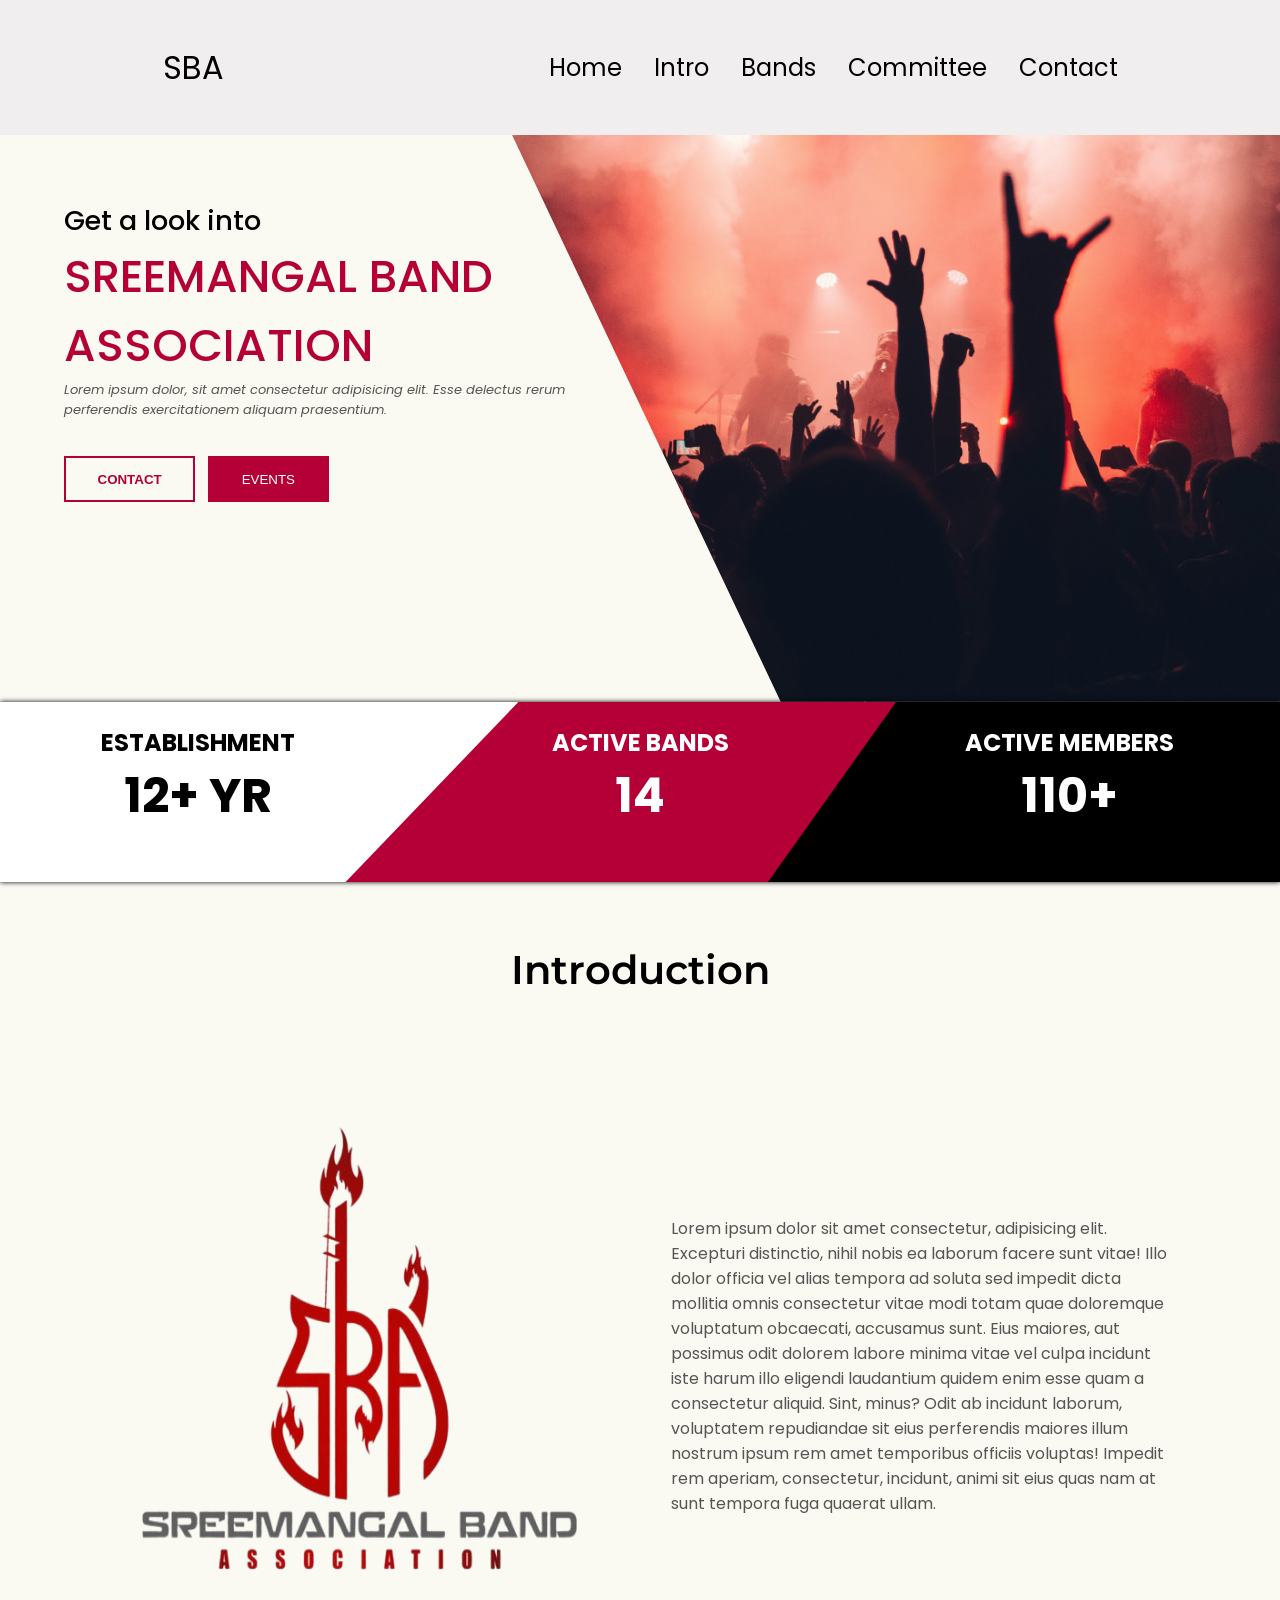
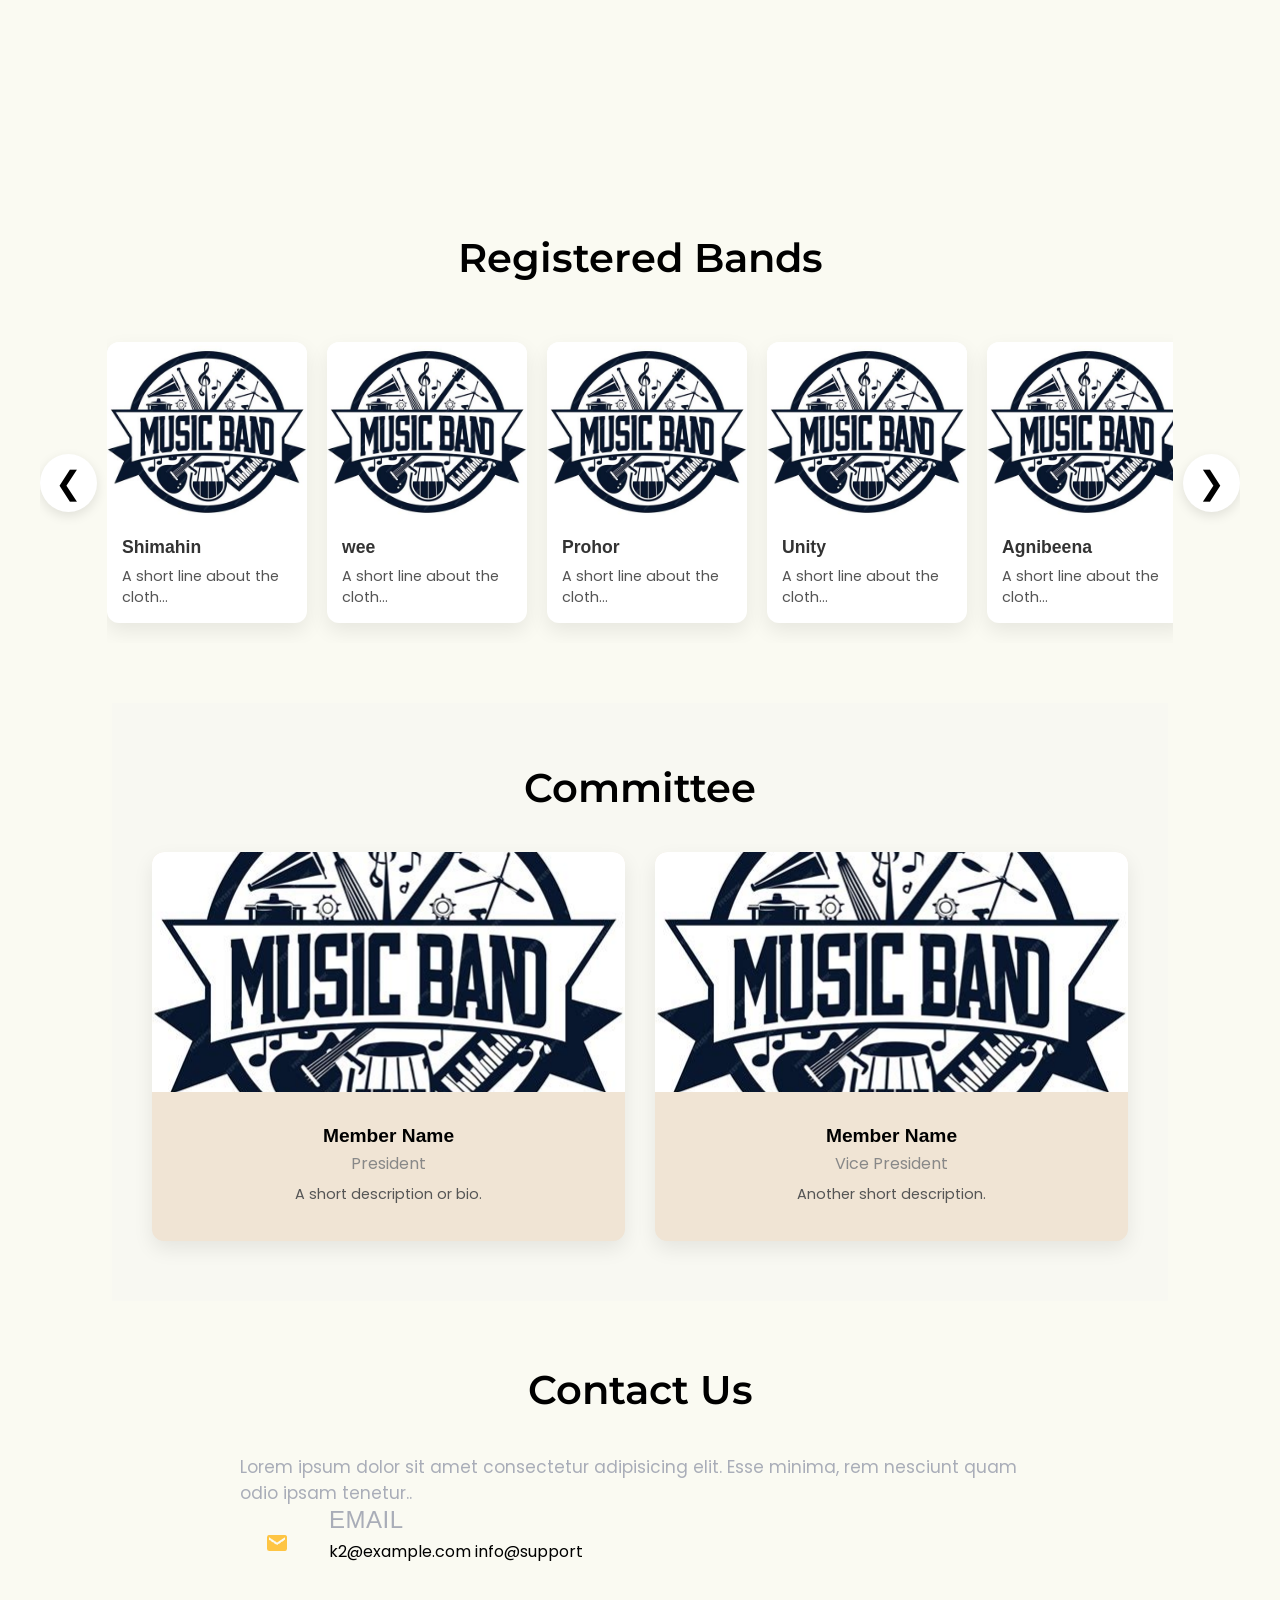
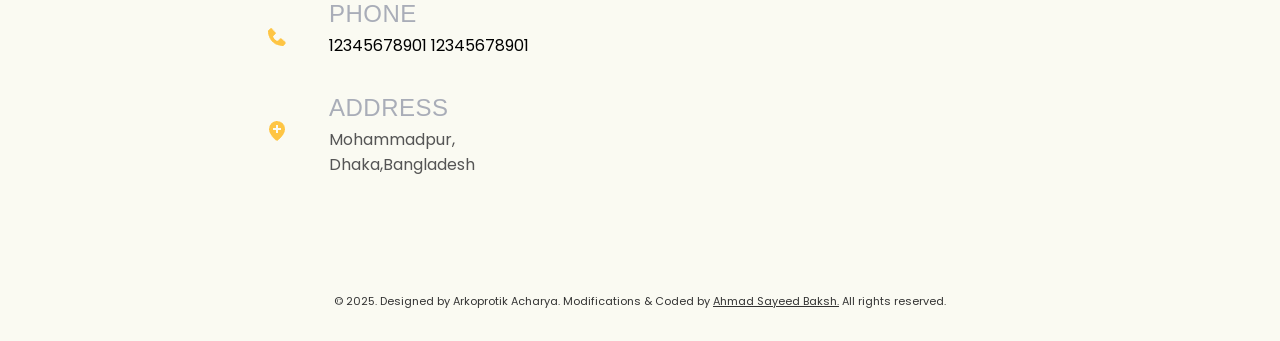
==== commit 8f6437a2: "final v1.1" ====
--- a/sba.html
+++ b/sba.html
@@ -177,110 +177,110 @@
       </div>
     </section>
 
-  <section class="bands" id="bands">
-  <div class="container-bands">
-    <h1 class="title">Registered Bands</h1>
-  </div>
-
-  <div class="bands-carousel-wrapper">
-    <button class="carousel-btn prev-btn">❮</button>
-
-    <div class="bands-carousel">
-      <!-- Repeatable Card -->
-      <div class="bands-card">
-        <img src="assets/card2.jpg" alt="Brand" class="bands-thumb" />
-        <div class="bands-info">
-          <h2 class="bands-name">Shimahin</h2>
-          <p class="bands-short-description">A short line about the cloth...</p>
-        </div>
-      </div>
-
-      <div class="bands-card">
-        <img src="assets/card2.jpg" alt="Brand" class="bands-thumb" />
-        <div class="bands-info">
-          <h2 class="bands-name">wee</h2>
-          <p class="bands-short-description">A short line about the cloth...</p>
-        </div>
-      </div>
-
-      <div class="bands-card">
-        <img src="assets/card2.jpg" alt="Brand" class="bands-thumb" />
-        <div class="bands-info">
-          <h2 class="bands-name">Prohor</h2>
-          <p class="bands-short-description">A short line about the cloth...</p>
-        </div>
-      </div>
-
-      <div class="bands-card">
-        <img src="assets/card2.jpg" alt="Brand" class="bands-thumb" />
-        <div class="bands-info">
-          <h2 class="bands-name">Unity</h2>
-          <p class="bands-short-description">A short line about the cloth...</p>
-        </div>
-      </div>
-
-      <div class="bands-card">
-        <img src="assets/card2.jpg" alt="Brand" class="bands-thumb" />
-        <div class="bands-info">
-          <h2 class="bands-name">Agnibeena</h2>
-          <p class="bands-short-description">A short line about the cloth...</p>
-        </div>
-      </div>
-
-      <div class="bands-card">
-        <img src="assets/card2.jpg" alt="Brand" class="bands-thumb" />
-        <div class="bands-info">
-          <h2 class="bands-name">Bohipir</h2>
-          <p class="bands-short-description">A short line about the cloth...</p>
-        </div>
-      </div>
-
-      <div class="bands-card">
-        <img src="assets/card2.jpg" alt="Brand" class="bands-thumb" />
-        <div class="bands-info">
-          <h2 class="bands-name">Rocktim</h2>
-          <p class="bands-short-description">A short line about the cloth...</p>
-        </div>
-      </div>
-
-      <div class="bands-card">
-        <img src="assets/card2.jpg" alt="Brand" class="bands-thumb" />
-        <div class="bands-info">
-          <h2 class="bands-name">Avro</h2>
-          <p class="bands-short-description">A short line about the cloth...</p>
-        </div>
-      </div>
-
-      <div class="bands-card">
-        <img src="assets/card2.jpg" alt="Brand" class="bands-thumb" />
-        <div class="bands-info">
-          <h2 class="bands-name">Aloron</h2>
-          <p class="bands-short-description">A short line about the cloth...</p>
-        </div>
-      </div>
-
-      <div class="bands-card">
-        <img src="assets/card2.jpg" alt="Brand" class="bands-thumb" />
-        <div class="bands-info">
-          <h2 class="bands-name">Sodium</h2>
-          <p class="bands-short-description">A short line about the cloth...</p>
-        </div>
-      </div>
-      
-      <div class="bands-card">
-        <img src="assets/card2.jpg" alt="Brand" class="bands-thumb" />
-        <div class="bands-info">
-          <h2 class="bands-name">Sector 3</h2>
-          <p class="bands-short-description">A short line about the cloth...</p>
-        </div>
-      </div>
-
-      <!-- Add more cards as needed -->
+    <section class="bands" id="bands">
+    <div class="container-bands">
+      <h1 class="title">Registered Bands</h1>
     </div>
 
-    <button class="carousel-btn next-btn">❯</button>
-  </div>
-  </section>
+    <div class="bands-carousel-wrapper">
+      <button class="carousel-btn prev-btn">❮</button>
+
+      <div class="bands-carousel">
+        <!-- Repeatable Card -->
+        <div class="bands-card">
+          <img src="assets/card2.jpg" alt="Brand" class="bands-thumb" />
+          <div class="bands-info">
+            <h2 class="bands-name">Shimahin</h2>
+            <p class="bands-short-description">A short line about the cloth...</p>
+          </div>
+        </div>
+
+        <div class="bands-card">
+          <img src="assets/card2.jpg" alt="Brand" class="bands-thumb" />
+          <div class="bands-info">
+            <h2 class="bands-name">wee</h2>
+            <p class="bands-short-description">A short line about the cloth...</p>
+          </div>
+        </div>
+
+        <div class="bands-card">
+          <img src="assets/card2.jpg" alt="Brand" class="bands-thumb" />
+          <div class="bands-info">
+            <h2 class="bands-name">Prohor</h2>
+            <p class="bands-short-description">A short line about the cloth...</p>
+          </div>
+        </div>
+
+        <div class="bands-card">
+          <img src="assets/card2.jpg" alt="Brand" class="bands-thumb" />
+          <div class="bands-info">
+            <h2 class="bands-name">Unity</h2>
+            <p class="bands-short-description">A short line about the cloth...</p>
+          </div>
+        </div>
+
+        <div class="bands-card">
+          <img src="assets/card2.jpg" alt="Brand" class="bands-thumb" />
+          <div class="bands-info">
+            <h2 class="bands-name">Agnibeena</h2>
+            <p class="bands-short-description">A short line about the cloth...</p>
+          </div>
+        </div>
+
+        <div class="bands-card">
+          <img src="assets/card2.jpg" alt="Brand" class="bands-thumb" />
+          <div class="bands-info">
+            <h2 class="bands-name">Bohipir</h2>
+            <p class="bands-short-description">A short line about the cloth...</p>
+          </div>
+        </div>
+
+        <div class="bands-card">
+          <img src="assets/card2.jpg" alt="Brand" class="bands-thumb" />
+          <div class="bands-info">
+            <h2 class="bands-name">Rocktim</h2>
+            <p class="bands-short-description">A short line about the cloth...</p>
+          </div>
+        </div>
+
+        <div class="bands-card">
+          <img src="assets/card2.jpg" alt="Brand" class="bands-thumb" />
+          <div class="bands-info">
+            <h2 class="bands-name">Avro</h2>
+            <p class="bands-short-description">A short line about the cloth...</p>
+          </div>
+        </div>
+
+        <div class="bands-card">
+          <img src="assets/card2.jpg" alt="Brand" class="bands-thumb" />
+          <div class="bands-info">
+            <h2 class="bands-name">Aloron</h2>
+            <p class="bands-short-description">A short line about the cloth...</p>
+          </div>
+        </div>
+
+        <div class="bands-card">
+          <img src="assets/card2.jpg" alt="Brand" class="bands-thumb" />
+          <div class="bands-info">
+            <h2 class="bands-name">Sodium</h2>
+            <p class="bands-short-description">A short line about the cloth...</p>
+          </div>
+        </div>
+        
+        <div class="bands-card">
+          <img src="assets/card2.jpg" alt="Brand" class="bands-thumb" />
+          <div class="bands-info">
+            <h2 class="bands-name">Sector 3</h2>
+            <p class="bands-short-description">A short line about the cloth...</p>
+          </div>
+        </div>
+
+        <!-- Add more cards as needed -->
+      </div>
+
+      <button class="carousel-btn next-btn">❯</button>
+    </div>
+    </section>
 
     <section id="committee">
   <h1 class="title">Committee</h1>
@@ -308,10 +308,10 @@
 
     <!-- Add more members as needed -->
   </div>
-</section>
-
-
-     <section id="contact">
+    </section>
+
+
+    <section id="contact">
       <h1 class="title">Contact Us</h1>
 
       <div class="contact-container">
@@ -385,7 +385,7 @@
 
     <footer> </footer>
 
-     <section id="copy">
+    <section id="copy">
       <a href="#"
         >&copy; 2025. Designed by Arkoprotik Acharya. Modifications & Coded by
         <span>Ahmad Sayeed Baksh.</span> All rights reserved.</a
--- a/style.css
+++ b/style.css
@@ -546,13 +546,16 @@
   flex-wrap: wrap;
 }
 
-
-/* BANDS */
+/* COMPLETE BANDS SECTION FIX - Replace your bands section with this */
 
 .bands {
   padding: 60px 40px;
   height: auto;
   text-align: center;
+  width: 100%;
+  overflow: hidden; /* Critical: hide all overflow */
+  box-sizing: border-box;
+  margin: 0;
 }
 
 .title {
@@ -561,37 +564,54 @@
   margin-bottom: 40px;
 }
 
-/* === Carousel Layout === */
+/* === Carousel Wrapper === */
 .bands-carousel-wrapper {
   position: relative;
   display: flex;
   align-items: center;
   justify-content: center;
-}
-
+  width: 100%;
+  max-width: 100%;
+  overflow: hidden; /* Hide wrapper overflow */
+  box-sizing: border-box;
+}
+
+/* === Carousel Container === */
 .bands-carousel {
   display: flex;
   overflow-x: auto;
+  overflow-y: hidden;
   gap: 20px;
   scroll-behavior: smooth;
-  padding: 20px 10px;
+  padding: 20px 0; /* Remove horizontal padding */
+  width: 100%;
+  max-width: 100%;
+  box-sizing: border-box;
+  
+  /* Hide scrollbars completely */
   scrollbar-width: none;
+  -ms-overflow-style: none;
 }
 
 .bands-carousel::-webkit-scrollbar {
   display: none;
-}
-
-/* === Card === */
+  width: 0;
+  height: 0;
+}
+
+/* === Cards === */
 .bands-card {
   flex: 0 0 auto;
   background-color: #fff;
   border-radius: 12px;
   width: 200px;
+  min-width: 200px;
+  max-width: 200px; /* Prevent cards from growing */
   box-shadow: 0 8px 20px rgba(0, 0, 0, 0.08);
   transition: transform 0.2s ease;
   overflow: hidden;
   text-align: left;
+  box-sizing: border-box;
 }
 
 .bands-card:hover {
@@ -602,16 +622,19 @@
   width: 100%;
   height: 180px;
   object-fit: cover;
+  display: block;
 }
 
 .bands-info {
   padding: 15px;
+  box-sizing: border-box;
 }
 
 .bands-name {
   font-size: 1.1rem;
   font-weight: 600;
   margin: 0 0 8px 0;
+  color: #333;
 }
 
 .bands-short-description {
@@ -620,7 +643,7 @@
   margin: 0;
 }
 
-/* === Arrows === */
+/* === Navigation Buttons === */
 .carousel-btn {
   background-color: #ffffff;
   border: none;
@@ -631,6 +654,7 @@
   box-shadow: 0 4px 12px rgba(0, 0, 0, 0.1);
   border-radius: 50%;
   transition: background 0.3s ease;
+  flex-shrink: 0;
 }
 
 .carousel-btn:hover {
@@ -645,21 +669,179 @@
   margin-left: 10px;
 }
 
-/* === Responsive === */
-@media (max-width: 768px) {
+/* === RESPONSIVE DESIGN === */
+
+/* Large screens */
+@media screen and (max-width: 1200px) {
+  .bands {
+    padding: 50px 20px; /* Reduce horizontal padding */
+  }
+  
+  .bands-card {
+    width: 180px;
+    min-width: 180px;
+    max-width: 180px;
+  }
+}
+
+/* Tablets */
+@media screen and (max-width: 900px) {
+  .bands {
+    padding: 40px 15px;
+  }
+  
+  .title {
+    font-size: 2.2rem;
+  }
+  
+  .bands-card {
+    width: 160px;
+    min-width: 160px;
+    max-width: 160px;
+  }
+  
+  .bands-thumb {
+    height: 140px;
+  }
+}
+
+/* Mobile landscape */
+@media screen and (max-width: 768px) {
+  .bands {
+    padding: 30px 10px; /* Further reduce padding */
+    margin: 0; /* Remove any margin */
+  }
+  
+  .title {
+    font-size: 2rem;
+    margin-bottom: 30px;
+  }
+  
+  .bands-carousel-wrapper {
+    margin: 0 -5px; /* Negative margin to expand carousel area */
+    padding: 0 5px;
+    box-sizing: border-box;
+  }
+  
+  .bands-carousel {
+    padding: 15px 0;
+    gap: 15px;
+    padding-left: 10px; /* Small left padding for first card */
+    padding-right: 20px; /* Extra right padding for last card */
+  }
+  
+  .bands-card {
+    width: 150px;
+    min-width: 150px;
+    max-width: 150px;
+  }
+  
+  .bands-thumb {
+    height: 130px;
+  }
+  
+  .carousel-btn {
+    font-size: 1.5rem;
+    padding: 6px 10px;
+  }
+}
+
+/* Mobile portrait */
+@media screen and (max-width: 600px) {
+  .bands {
+    padding: 25px 5px; /* Minimal padding */
+    margin: 0;
+  }
+  
+  .title {
+    font-size: 1.8rem;
+    margin-bottom: 25px;
+    padding: 0 10px; /* Add padding only to title */
+  }
+  
   .bands-carousel-wrapper {
     flex-direction: column;
-  }
-
+    gap: 15px;
+    margin: 0 -10px; /* Expand full width */
+    padding: 0;
+  }
+  
+  .bands-carousel {
+    width: 100vw; /* Use full viewport width */
+    max-width: 100vw;
+    margin-left: calc(-50vw + 50%); /* Center the carousel */
+    padding: 10px 15px; /* Padding for first and last cards */
+    gap: 12px;
+  }
+  
+  .bands-card {
+    width: 140px;
+    min-width: 140px;
+    max-width: 140px;
+  }
+  
+  .bands-thumb {
+    height: 120px;
+  }
+  
   .carousel-btn {
-    display: none;
-  }
-
+    position: static;
+    margin: 0 5px;
+  }
+}
+
+/* Small mobile */
+@media screen and (max-width: 480px) {
+  .bands {
+    padding: 20px 0; /* Remove all horizontal padding */
+  }
+  
+  .title {
+    font-size: 1.6rem;
+    padding: 0 15px;
+  }
+  
+  .bands-carousel {
+    padding: 8px 10px;
+    gap: 10px;
+  }
+  
   .bands-card {
-    width: 70%;
-  }
-}
-
+    width: 130px;
+    min-width: 130px;
+    max-width: 130px;
+  }
+  
+  .bands-thumb {
+    height: 110px;
+  }
+}
+
+/* Very small mobile */
+@media screen and (max-width: 350px) {
+  .bands {
+    padding: 15px 0;
+  }
+  
+  .title {
+    font-size: 1.4rem;
+    padding: 0 10px;
+  }
+  
+  .bands-carousel {
+    padding: 5px 8px;
+  }
+  
+  .bands-card {
+    width: 120px;
+    min-width: 120px;
+    max-width: 120px;
+  }
+  
+  .bands-thumb {
+    height: 100px;
+  }
+}
 
 /* === Committee Section === */
 #committee {
@@ -881,4 +1063,5 @@
 #copy a span {
   text-decoration: underline;
   cursor: pointer;
-}+}
+
--- a/mediaquarries.css
+++ b/mediaquarries.css
@@ -215,3 +215,35 @@
     width: 270px;
   }
 } */
+
+/* ADD THIS TO THE VERY END OF mediaquarries.css */
+
+/* Force proper bands section behavior on all screen sizes */
+@media only screen and (max-width: 45em) {
+  .bands {
+    overflow: hidden !important;
+    width: 100% !important;
+    max-width: 100% !important;
+    box-sizing: border-box !important;
+  }
+  
+  .bands-carousel-wrapper {
+    overflow: hidden !important;
+    width: 100% !important;
+    max-width: 100% !important;
+  }
+  
+  .bands-carousel {
+    overflow-x: auto !important;
+    overflow-y: hidden !important;
+    width: 100% !important;
+    box-sizing: border-box !important;
+  }
+}
+
+@media only screen and (max-width: 32em) {
+  .bands {
+    margin-left: 0 !important;
+    margin-right: 0 !important;
+  }
+}
